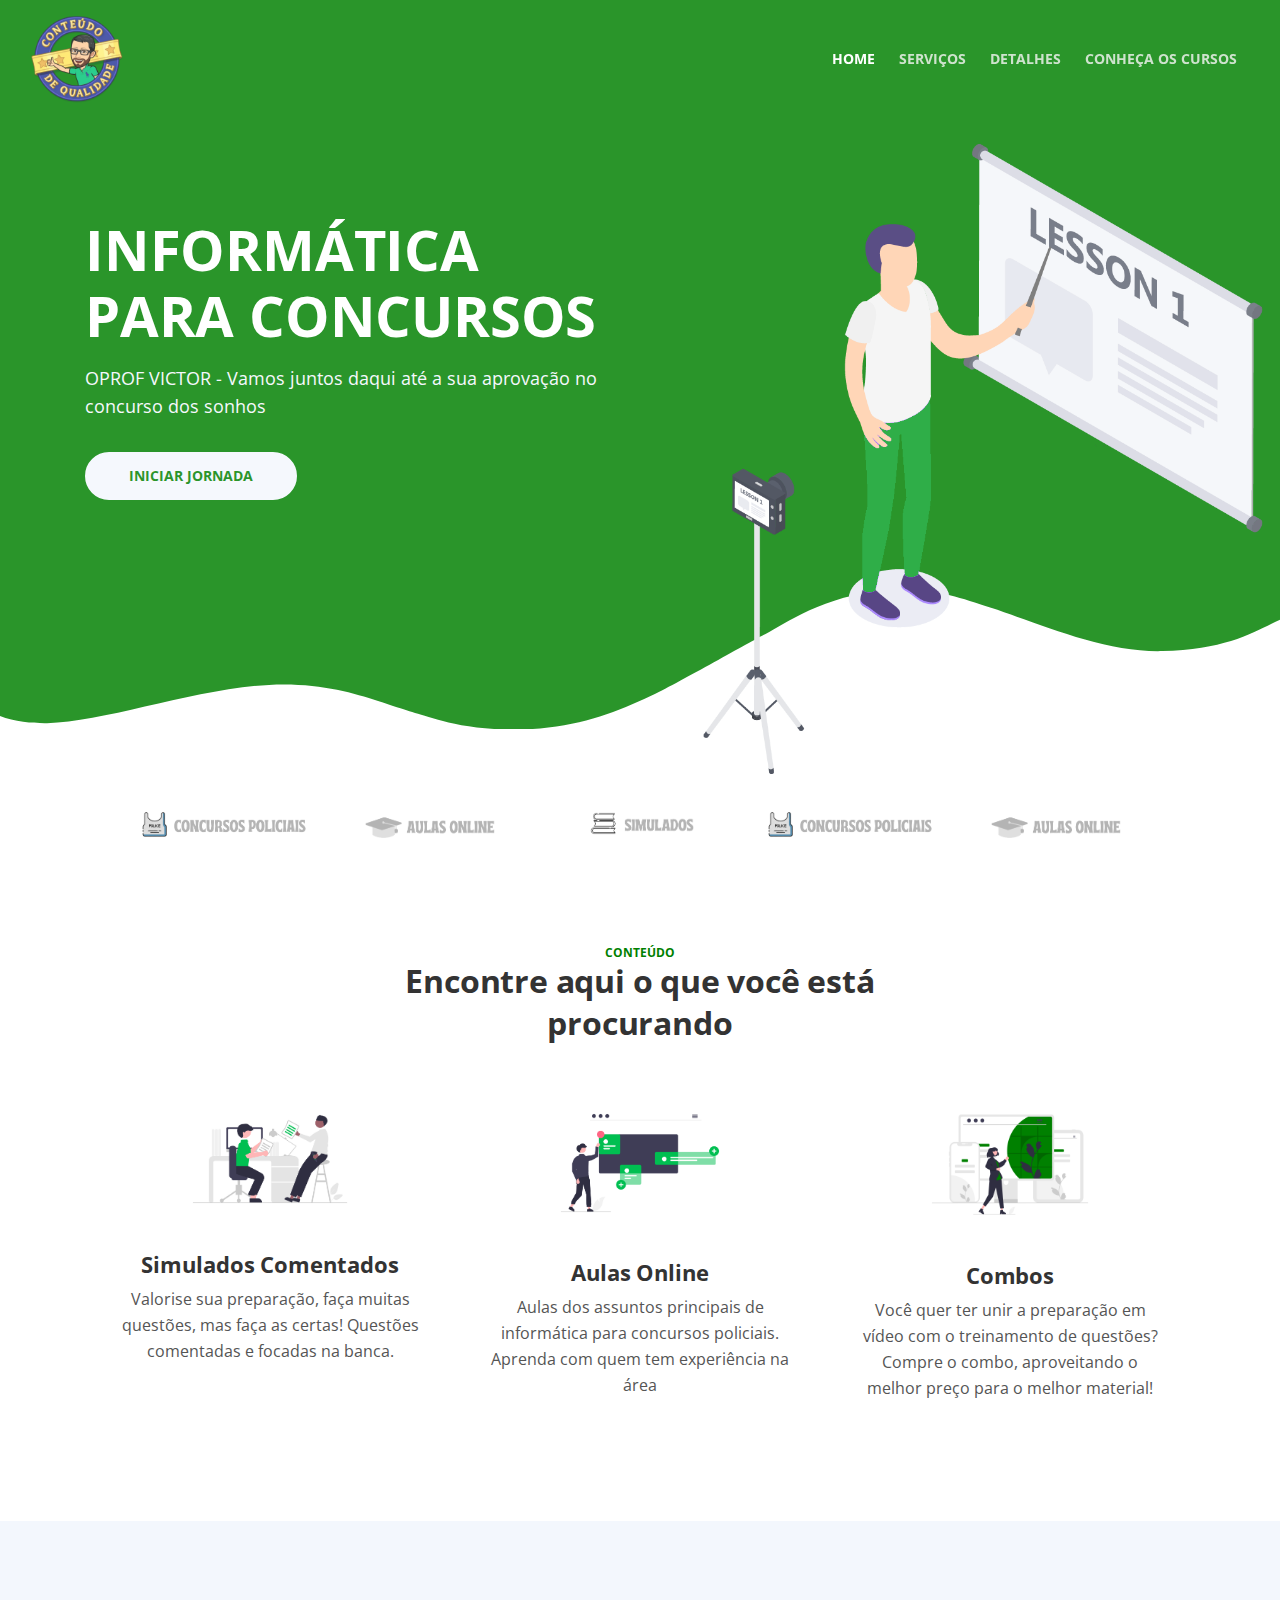
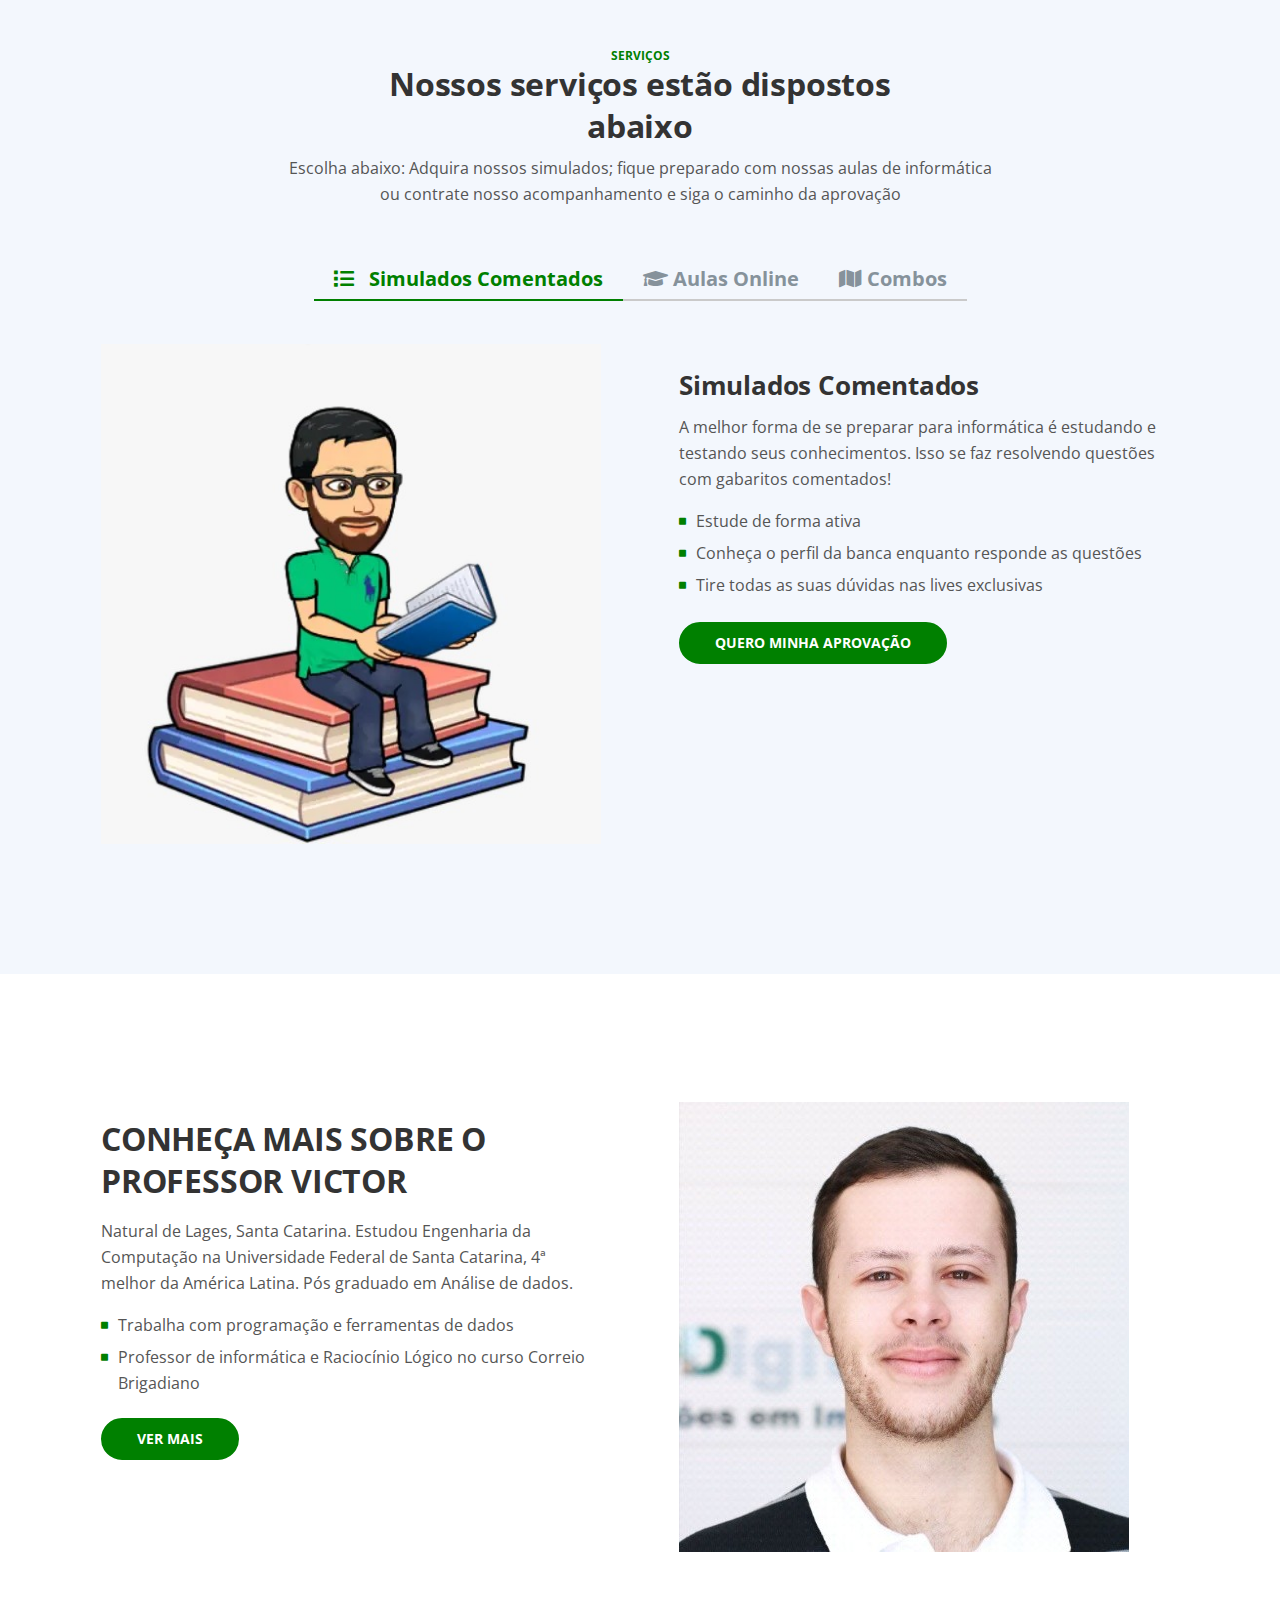
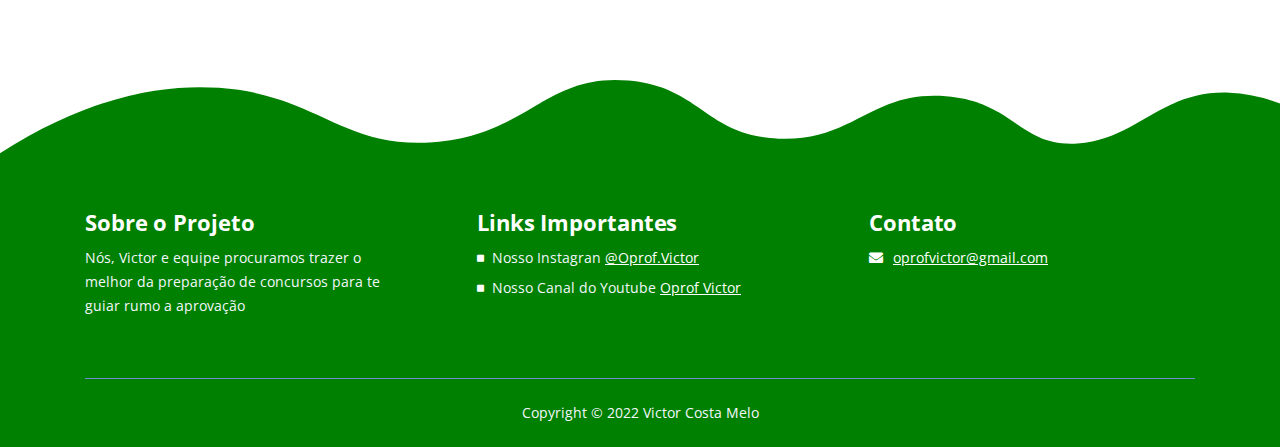
==== index.html @ c42a4d3c "ajuste de SEO 2" ====
<!DOCTYPE html>
<html lang="en">

<head>
    <meta charset="utf-8">
    <meta name="viewport" content="width=device-width, initial-scale=1, shrink-to-fit=no">

    <!-- SEO Meta Tags -->
    <meta name="description"
        content="Saiba a melhor forma de estudar para concursos, informática e preparação completa">
    <meta name="author" content="Victor">

    <!-- OG Meta Tags to improve the way the post looks when you share the page on LinkedIn, Facebook, Google+ -->
    <meta property="og:site_name" content="Informática para Concursos - Oprof Victor" /> <!-- website name -->
    <meta property="og:site" content="https://oprofvictor.vercel.app" /> <!-- website link -->
    <meta property="og:title" content="Informática para concursos - Oprof Victor" />
    <!-- title shown in the actual shared post -->
    <meta property="og:description"
        content="Saiba a melhor forma de estudar para concursos, informática e preparação completa" />
    <!-- description shown in the actual shared post -->
    <meta property="og:image" content="images/logo_barra.png" /> <!-- image link, make sure it's jpg -->
    <meta property="og:url" content="https://oprofvictor.vercel.app" /> <!-- where do you want your post to link to -->
    <meta property="og:type" content="school" />


    <!-- Website Title -->
    <title>INFORMÁTICA PARA CONCURSO - PROF VICTOR</title>

    <!-- Styles -->
    <link href="https://fonts.googleapis.com/css?family=Open+Sans:400,400i,700&display=swap&subset=latin-ext"
        rel="stylesheet">
    <link href="css/bootstrap.css" rel="stylesheet">
    <link href="css/fontawesome-all.css" rel="stylesheet">
    <link href="css/swiper.css" rel="stylesheet">
    <link href="css/magnific-popup.css" rel="stylesheet">
    <link href="css/styles.css" rel="stylesheet">

    <!-- Favicon  -->
    <link rel="icon" href="images/logo_barra.png">


    <script id="hotmart_launcher_script">
        (function (l, a, u, n, c, h, e, r) {
            l['HotmartLauncherObject'] = c; l[c] = l[c] || function () {
                (l[c].q = l[c].q || []).push(arguments)
            }, l[c].l = 1 * new Date(); h = a.createElement(u),
                e = a.getElementsByTagName(u)[0]; h.async = 1; h.src = n; e.parentNode.insertBefore(h, e)
        })(window, document, 'script', '//launcher.hotmart.com/launcher.js', 'hot');

        hot('account', 'a1c44f63-addf-3306-99b7-8f3568e66b88');
    </script>

</head>

<body data-spy="scroll" data-target=".fixed-top">

    <!-- Preloader -->
    <div class="spinner-wrapper">
        <div class="spinner">
            <div class="bounce1"></div>
            <div class="bounce2"></div>
            <div class="bounce3"></div>
        </div>
    </div>
    <!-- end of preloader -->


    <!-- Navigation -->
    <nav class="navbar navbar-expand-lg navbar-dark navbar-custom fixed-top">
        <div class="container">

            <!-- Text Logo - Use this if you don't have a graphic logo -->
            <!-- <a class="navbar-brand logo-text page-scroll" href="index.html">Tivo</a> -->

            <!-- Image Logo -->
            <a class="navbar-brand logo-image" href="index.html"><img src="images/logo_victor.png"
                    alt="alternative"></a>

            <!-- Mobile Menu Toggle Button -->
            <button class="navbar-toggler" type="button" data-toggle="collapse" data-target="#navbarsExampleDefault"
                aria-controls="navbarsExampleDefault" aria-expanded="false" aria-label="Toggle navigation">
                <span class="navbar-toggler-awesome fas fa-bars"></span>
                <span class="navbar-toggler-awesome fas fa-times"></span>
            </button>
            <!-- end of mobile menu toggle button -->

            <div class="collapse navbar-collapse" id="navbarsExampleDefault">
                <ul class="navbar-nav ml-auto">
                    <li class="nav-item">
                        <a class="nav-link page-scroll" href="#header">HOME <span class="sr-only">(current)</span></a>
                    </li>
                    <li class="nav-item">
                        <a class="nav-link page-scroll" href="#features">SERVIÇOS</a>
                    </li>
                    <li class="nav-item">
                        <a class="nav-link page-scroll" href="#details">DETALHES</a>
                    </li>

                    <li class="nav-item">
                        <a class="nav-link page-scroll" href="cursos.html">CONHEÇA OS CURSOS</a>
                    </li>

                    <!-- Dropdown Menu -->
                    <!-- <li class="nav-item dropdown">
                        <a class="nav-link dropdown-toggle page-scroll" href="#video" id="navbarDropdown" role="button" aria-haspopup="true" aria-expanded="false">VIDEO</a>
                        <div class="dropdown-menu" aria-labelledby="navbarDropdown">
                            <a class="dropdown-item" href="article-details.html"><span class="item-text">ARTICLE DETAILS</span></a>
                            <div class="dropdown-items-divide-hr"></div>
                            <a class="dropdown-item" href="terms-conditions.html"><span class="item-text">TERMS CONDITIONS</span></a>
                            <div class="dropdown-items-divide-hr"></div>
                            <a class="dropdown-item" href="privacy-policy.html"><span class="item-text">PRIVACY POLICY</span></a>
                        </div>
                    </li> -->
                    <!-- end of dropdown menu -->


                </ul>
                <!-- <span class="nav-item">
                    <a class="btn-outline-sm" href="log-in.html">LOG IN</a>
                </span> -->
            </div>
        </div> <!-- end of container -->
    </nav> <!-- end of navbar -->
    <!-- end of navigation -->


    <!-- Header -->
    <header id="header" class="header">
        <div class="header-content">
            <div class="container">
                <div class="row">
                    <div class="col-lg-6 col-xl-6">
                        <div class="text-container">
                            <h1>INFORMÁTICA PARA CONCURSOS</h1>

                            <p class="p-large">OPROF VICTOR - Vamos juntos daqui até a sua aprovação no concurso dos
                                sonhos</p>
                            <a class="btn-solid-lg page-scroll nav-link " href="#features">INICIAR JORNADA</a>
                        </div> <!-- end of text-container -->
                    </div> <!-- end of col -->
                    <div class="col-lg-6 col-xl-6">
                        <div class="image-container">
                            <div class="img-wrapper">
                                <img class="img-fluid" src="images/Online_school_PNG.png" alt="alternative">
                            </div> <!-- end of img-wrapper -->
                        </div> <!-- end of image-container -->
                    </div> <!-- end of col -->
                </div> <!-- end of row -->
            </div> <!-- end of container -->
        </div> <!-- end of header-content -->
    </header> <!-- end of header -->
    <svg class="header-frame" data-name="Layer 1" xmlns="http://www.w3.org/2000/svg" preserveAspectRatio="none"
        viewBox="0 0 1920 310">
        <defs>
            <style>
                .cls-1 {
                    fill: green;
                }
            </style>
        </defs>
        <title>header-frame</title>
        <path class="cls-1"
            d="M0,283.054c22.75,12.98,53.1,15.2,70.635,14.808,92.115-2.077,238.3-79.9,354.895-79.938,59.97-.019,106.17,18.059,141.58,34,47.778,21.511,47.778,21.511,90,38.938,28.418,11.731,85.344,26.169,152.992,17.971,68.127-8.255,115.933-34.963,166.492-67.393,37.467-24.032,148.6-112.008,171.753-127.963,27.951-19.26,87.771-81.155,180.71-89.341,72.016-6.343,105.479,12.388,157.434,35.467,69.73,30.976,168.93,92.28,256.514,89.405,100.992-3.315,140.276-41.7,177-64.9V0.24H0V283.054Z" />
    </svg>
    <!-- end of header -->


    <!-- Customers -->
    <div class="slider-1">
        <div class="container">
            <div class="row">
                <div class="col-lg-12">

                    <!-- Image Slider -->
                    <div class="slider-container">
                        <div class="swiper-container image-slider">
                            <div class="swiper-wrapper">
                                <div class="swiper-slide">
                                    <img class="img-fluid" src="images/AULAS-CARRO (4).png" alt="alternative">
                                </div>
                                <div class="swiper-slide">
                                    <img class="img-fluid" src="images/AULAS-CARRO (5).png" alt="alternative">
                                </div>
                                <div class="swiper-slide">
                                    <img class="img-fluid" src="images/AULAS-CARRO (6).png" alt="alternative">
                                </div>
                                <div class="swiper-slide">
                                    <img class="img-fluid" src="images/AULAS-CARRO (4).png" alt="alternative">
                                </div>
                                <div class="swiper-slide">
                                    <img class="img-fluid" src="images/AULAS-CARRO (5).png" alt="alternative">
                                </div>
                                <div class="swiper-slide">
                                    <img class="img-fluid" src="images/AULAS-CARRO (6).png" alt="alternative">
                                </div>
                            </div> <!-- end of swiper-wrapper -->
                        </div> <!-- end of swiper container -->
                    </div> <!-- end of slider-container -->
                    <!-- end of image slider -->

                </div> <!-- end of col -->
            </div> <!-- end of row -->
        </div> <!-- end of container -->
    </div> <!-- end of slider-1 -->
    <!-- end of customers -->


    <!-- Description -->
    <div class="cards-1">
        <div class="container">
            <div class="row">
                <div class="col-lg-12">
                    <div class="above-heading">CONTEÚDO</div>
                    <h2 class="h2-heading">Encontre aqui o que você está procurando</h2>
                </div> <!-- end of col -->
            </div> <!-- end of row -->
            <div class="row">
                <div class="col-lg-12">

                    <!-- Card -->
                    <div class="card">
                        <div class="card-image">
                            <img class="img-fluid" src="images/undraw_Working_re_ddwy.png" alt="alternative">
                        </div>
                        <div class="card-body">
                            <h4 class="card-title">Simulados Comentados</h4>
                            <p>Valorise sua preparação, faça muitas questões, mas faça as certas! Questões comentadas e
                                focadas na banca.</p>
                        </div>
                    </div>
                    <!-- end of card -->

                    <!-- Card -->
                    <div class="card">
                        <div class="card-image">
                            <img class="img-fluid" src="images/undraw_add_information_j2wg.png" alt="alternative">
                        </div>
                        <div class="card-body">
                            <h4 class="card-title">Aulas Online</h4>
                            <p>Aulas dos assuntos principais de informática para concursos policiais. Aprenda com quem
                                tem experiência na área</p>
                        </div>
                    </div>
                    <!-- end of card -->

                    <!-- Card -->
                    <div class="card">
                        <div class="card-image">
                            <img class="img-fluid" src="images/undraw_Web_devices_re_m8sc.png" alt="alternative">
                        </div>
                        <div class="card-body">
                            <h4 class="card-title">Combos</h4>
                            <p>Você quer ter unir a preparação em vídeo com o treinamento de questões? Compre o combo,
                                aproveitando o melhor preço para o melhor material!</p>
                        </div>
                    </div>
                    <!-- end of card -->

                </div> <!-- end of col -->
            </div> <!-- end of row -->
        </div> <!-- end of container -->
    </div> <!-- end of cards-1 -->
    <!-- end of description -->


    <!-- Features -->
    <div id="features" class="tabs">
        <div class="container">
            <div class="row">
                <div class="col-lg-12">
                    <div class="above-heading">SERVIÇOS</div>
                    <h2 class="h2-heading">Nossos serviços estão dispostos abaixo</h2>
                    <p class="p-heading">Escolha abaixo: Adquira nossos simulados; fique preparado com nossas aulas de
                        informática ou contrate nosso acompanhamento e siga o caminho da aprovação</p>
                </div> <!-- end of col -->
            </div> <!-- end of row -->
            <div class="row">
                <div class="col-lg-12">

                    <!-- Tabs Links -->
                    <ul class="nav nav-tabs" id="argoTabs" role="tablist">
                        <li class="nav-item">
                            <a class="nav-link active" id="nav-tab-1" data-toggle="tab" href="#tab-1" role="tab"
                                aria-controls="tab-1" aria-selected="true"><i class="fas fa-list"></i> Simulados
                                Comentados</a>
                        </li>
                        <li class="nav-item">
                            <a class="nav-link" id="nav-tab-2" data-toggle="tab" href="#tab-2" role="tab"
                                aria-controls="tab-2" aria-selected="false"><i class="fa fa-graduation-cap"></i> Aulas
                                Online</a>
                        </li>
                        <li class="nav-item">
                            <a class="nav-link" id="nav-tab-3" data-toggle="tab" href="#tab-3" role="tab"
                                aria-controls="tab-3" aria-selected="false"><i class="fa fa-map"></i> Combos</a>
                        </li>
                    </ul>
                    <!-- end of tabs links -->

                    <!-- Tabs Content -->
                    <div class="tab-content" id="argoTabsContent">

                        <!-- Tab -->
                        <div class="tab-pane fade show active" id="tab-1" role="tabpanel" aria-labelledby="tab-1">
                            <div class="row">
                                <div class="col-lg-6">
                                    <div class="image-container">
                                        <img class="img-fluid" src="images/simulados.jpeg" alt="alternative">
                                    </div> <!-- end of image-container -->
                                </div> <!-- end of col -->
                                <div class="col-lg-6">
                                    <div class="text-container">
                                        <h3>Simulados Comentados</h3>
                                        <p>A melhor forma de se preparar para informática é estudando e testando seus
                                            conhecimentos. Isso se faz resolvendo questões com gabaritos comentados!</p>
                                        <ul class="list-unstyled li-space-lg">
                                            <li class="media">
                                                <i class="fas fa-square"></i>
                                                <div class="media-body">Estude de forma ativa</div>
                                            </li>
                                            <li class="media">
                                                <i class="fas fa-square"></i>
                                                <div class="media-body">Conheça o perfil da banca enquanto responde as
                                                    questões</div>
                                            </li>
                                            <li class="media">
                                                <i class="fas fa-square"></i>
                                                <div class="media-body">Tire todas as suas dúvidas nas lives exclusivas
                                                </div>
                                            </li>
                                        </ul>
                                        <a class="btn-solid-reg " target="_blank" href="cursos.html">QUERO MINHA
                                            APROVAÇÃO</a>
                                    </div> <!-- end of text-container -->
                                </div> <!-- end of col -->
                            </div> <!-- end of row -->
                        </div> <!-- end of tab-pane -->
                        <!-- end of tab -->

                        <!-- Tab -->
                        <div class="tab-pane fade" id="tab-2" role="tabpanel" aria-labelledby="tab-2">
                            <div class="row">
                                <div class="col-lg-6">
                                    <div class="image-container">
                                        <img class="img-fluid" src="images/aulas-online.jpeg" alt="alternative">
                                    </div> <!-- end of image-container -->
                                </div> <!-- end of col -->
                                <div class="col-lg-6">
                                    <div class="text-container">
                                        <h3>Aulas Online</h3>
                                        <p>Atualmente mais de 90% dos concursos policiais trazem a disciplina de
                                            informática, nossas aulas cobrem os conteúdos mais cobrados nesses certames.
                                        </p>
                                        <ul class="list-unstyled li-space-lg">
                                            <li class="media">
                                                <i class="fas fa-square"></i>
                                                <div class="media-body">Aulas explicativas</div>
                                            </li>
                                            <li class="media">
                                                <i class="fas fa-square"></i>
                                                <div class="media-body">Muitas questões resolvidas ao longo do material
                                                </div>
                                            </li>
                                            <li class="media">
                                                <i class="fas fa-square"></i>
                                                <div class="media-body">Área de membros com local pra dúvidas e
                                                    orientações para prova</div>
                                            </li>
                                        </ul>
                                        <a class="btn-solid-reg " href="cursos.html">COMECE
                                            AGORA</a>
                                    </div> <!-- end of text-container -->
                                </div> <!-- end of col -->
                            </div> <!-- end of row -->
                        </div> <!-- end of tab-pane -->
                        <!-- end of tab -->

                        <!-- Tab -->
                        <div class="tab-pane fade" id="tab-3" role="tabpanel" aria-labelledby="tab-3">
                            <div class="row">
                                <div class="col-lg-6">
                                    <div class="image-container">
                                        <img class="img-fluid" src="images/acompanhamento.jpeg" alt="alternative">
                                    </div> <!-- end of image-container -->
                                </div> <!-- end of col -->
                                <div class="col-lg-6">
                                    <div class="text-container">
                                        <h3>Combos</h3>
                                        <p>Unir o útial ao agradável, ter o melhor da preparação em vídeo e lives com
                                            resolução de questões e poder treinar com simulados focados</p>
                                        <ul class="list-unstyled li-space-lg">
                                            <li class="media">
                                                <i class="fas fa-square"></i>
                                                <div class="media-body">Questões comentadas</div>
                                            </li>
                                            <li class="media">
                                                <i class="fas fa-square"></i>
                                                <div class="media-body">Focadas na banca do certame </div>
                                            </li>
                                            <li class="media">
                                                <i class="fas fa-square"></i>
                                                <div class="media-body">Tenha o melhor da preparação em informática!
                                                </div>
                                            </li>
                                        </ul>
                                        <a class="btn-solid-reg " href="cursos.html">QUERO
                                            MEU COMBO</a>
                                    </div> <!-- end of text-container -->
                                </div> <!-- end of col -->
                            </div> <!-- end of row -->
                        </div> <!-- end of tab-pane -->
                        <!-- end of tab -->

                    </div> <!-- end of tab content -->
                    <!-- end of tabs content -->

                </div> <!-- end of col -->
            </div> <!-- end of row -->
        </div> <!-- end of container -->
    </div> <!-- end of tabs -->
    <!-- end of features -->


    <!-- Details Lightboxes -->
    <!-- Details Lightbox 1 -->
    <div id="details-lightbox-1" class="lightbox-basic zoom-anim-dialog mfp-hide">
        <div class="container">
            <div class="row">
                <button title="Close (Esc)" type="button" class="mfp-close x-button">×</button>
                <div class="col-lg-8">
                    <div class="image-container">
                        <img class="img-fluid" src="images/details-lightbox.png" alt="alternative">
                    </div> <!-- end of image-container -->
                </div> <!-- end of col -->
                <div class="col-lg-4">
                    <h3>List Building</h3>
                    <hr>
                    <h5>Core service</h5>
                    <p>It's very easy to start using Tivo. You just need to fill out and submit the Sign Up Form and you
                        will receive access to the app.</p>
                    <ul class="list-unstyled li-space-lg">
                        <li class="media">
                            <i class="fas fa-square"></i>
                            <div class="media-body">List building framework</div>
                        </li>
                        <li class="media">
                            <i class="fas fa-square"></i>
                            <div class="media-body">Easy database browsing</div>
                        </li>
                        <li class="media">
                            <i class="fas fa-square"></i>
                            <div class="media-body">User administration</div>
                        </li>
                        <li class="media">
                            <i class="fas fa-square"></i>
                            <div class="media-body">Automate user signup</div>
                        </li>
                        <li class="media">
                            <i class="fas fa-square"></i>
                            <div class="media-body">Quick formatting tools</div>
                        </li>
                        <li class="media">
                            <i class="fas fa-square"></i>
                            <div class="media-body">Fast email checking</div>
                        </li>
                    </ul>
                    <a class="btn-solid-reg mfp-close" href="sign-up.html">SIGN UP</a> <a
                        class="btn-outline-reg mfp-close as-button" href="#screenshots">BACK</a>
                </div> <!-- end of col -->
            </div> <!-- end of row -->
        </div> <!-- end of container -->
    </div> <!-- end of lightbox-basic -->
    <!-- end of details lightbox 1 -->

    <!-- Details Lightbox 2 -->
    <div id="details-lightbox-2" class="lightbox-basic zoom-anim-dialog mfp-hide">
        <div class="container">
            <div class="row">
                <button title="Close (Esc)" type="button" class="mfp-close x-button">×</button>
                <div class="col-lg-8">
                    <div class="image-container">
                        <img class="img-fluid" src="images/details-lightbox.png" alt="alternative">
                    </div> <!-- end of image-container -->
                </div> <!-- end of col -->
                <div class="col-lg-4">
                    <h3>Campaign Monitoring</h3>
                    <hr>
                    <h5>Core service</h5>
                    <p>It's very easy to start using Tivo. You just need to fill out and submit the Sign Up Form and you
                        will receive access to the app.</p>
                    <ul class="list-unstyled li-space-lg">
                        <li class="media">
                            <i class="fas fa-square"></i>
                            <div class="media-body">List building framework</div>
                        </li>
                        <li class="media">
                            <i class="fas fa-square"></i>
                            <div class="media-body">Easy database browsing</div>
                        </li>
                        <li class="media">
                            <i class="fas fa-square"></i>
                            <div class="media-body">User administration</div>
                        </li>
                        <li class="media">
                            <i class="fas fa-square"></i>
                            <div class="media-body">Automate user signup</div>
                        </li>
                        <li class="media">
                            <i class="fas fa-square"></i>
                            <div class="media-body">Quick formatting tools</div>
                        </li>
                        <li class="media">
                            <i class="fas fa-square"></i>
                            <div class="media-body">Fast email checking</div>
                        </li>
                    </ul>
                    <a class="btn-solid-reg mfp-close" href="sign-up.html">SIGN UP</a> <a
                        class="btn-outline-reg mfp-close as-button" href="#screenshots">BACK</a>
                </div> <!-- end of col -->
            </div> <!-- end of row -->
        </div> <!-- end of container -->
    </div> <!-- end of lightbox-basic -->
    <!-- end of details lightbox 2 -->

    <!-- Details Lightbox 3 -->
    <div id="details-lightbox-3" class="lightbox-basic zoom-anim-dialog mfp-hide">
        <div class="container">
            <div class="row">
                <button title="Close (Esc)" type="button" class="mfp-close x-button">×</button>
                <div class="col-lg-8">
                    <div class="image-container">
                        <iframe width="560" height="315" src="https://www.youtube.com/embed/J0GEK-5dT7s"
                            title="YouTube video player" frameborder="0"
                            allow="accelerometer; autoplay; clipboard-write; encrypted-media; gyroscope; picture-in-picture"
                            allowfullscreen></iframe>
                    </div> <!-- end of image-container -->
                </div> <!-- end of col -->
                <div class="col-lg-4">
                    <h3>Acompanhamento nos Estudos</h3>
                    <hr>
                    <h5>Marque uma entrevista de diagnótico </h5>
                    <p>Conversaremos sobre a sua experiência sobre concursos, quais suas expectatis e alinhamos nossos
                        objetivos</p>
                    <ul class="list-unstyled li-space-lg">


                    </ul>
                    <a class="btn-solid-reg mfp-close" style="
                    width: 16rem !important;" href="sign-up.html">Marcar Entrevista</a>
                    <a style="width: 16rem !important;" class="btn-outline-reg mfp-close as-button"
                        href="#screenshots">Não ligo para aprovação</a>
                </div> <!-- end of col -->
            </div> <!-- end of row -->
        </div> <!-- end of container -->
    </div> <!-- end of lightbox-basic -->
    <!-- end of details lightbox 3 -->
    <!-- end of details lightboxes -->


    <!-- Details -->
    <div id="details" class="basic-1">
        <div class="container">
            <div class="row">
                <div class="col-lg-6">
                    <div class="text-container">
                        <h2>CONHEÇA MAIS SOBRE O PROFESSOR VICTOR</h2>
                        <p>Natural de Lages, Santa Catarina. Estudou Engenharia da Computação na Universidade Federal de
                            Santa Catarina, 4ª melhor da América Latina. Pós graduado em Análise de dados.</p>
                        <ul class="list-unstyled li-space-lg">
                            <li class="media">
                                <i class="fas fa-square"></i>
                                <div class="media-body">Trabalha com programação e ferramentas de dados</div>
                            </li>
                            <li class="media">
                                <i class="fas fa-square"></i>
                                <div class="media-body">Professor de informática e Raciocínio Lógico no curso Correio
                                    Brigadiano</div>
                            </li>
                        </ul>
                        <a class="btn-solid-reg page-scroll" target="_blank"
                            href="https://www.instagram.com/oprof.victor">VER MAIS</a>
                    </div> <!-- end of text-container -->
                </div> <!-- end of col -->
                <div class="col-lg-6">
                    <div class="image-container">
                        <img class="img-fluid" src="images/perfil.jfif" alt="alternative">
                    </div> <!-- end of image-container -->
                </div> <!-- end of col -->
            </div> <!-- end of row -->
        </div> <!-- end of container -->
    </div> <!-- end of basic-1 -->
    <!-- end of details -->




    <!-- Footer -->
    <svg class="footer-frame" data-name="Layer 2" xmlns="http://www.w3.org/2000/svg" preserveAspectRatio="none"
        viewBox="0 0 1920 79">
        <defs>
            <style>
                .cls-2 {
                    fill: green;
                }
            </style>
        </defs>
        <title>footer-frame</title>
        <path class="cls-2"
            d="M0,72.427C143,12.138,255.5,4.577,328.644,7.943c147.721,6.8,183.881,60.242,320.83,53.737,143-6.793,167.826-68.128,293-60.9,109.095,6.3,115.68,54.364,225.251,57.319,113.58,3.064,138.8-47.711,251.189-41.8,104.012,5.474,109.713,50.4,197.369,46.572,89.549-3.91,124.375-52.563,227.622-50.155A338.646,338.646,0,0,1,1920,23.467V79.75H0V72.427Z"
            transform="translate(0 -0.188)" />
    </svg>
    <div class="footer">
        <div class="container">
            <div class="row">
                <div class="col-md-4">
                    <div class="footer-col first">
                        <h4>Sobre o Projeto</h4>
                        <p class="p-small">Nós, Victor e equipe procuramos trazer o melhor da preparação de concursos
                            para te guiar rumo a aprovação</p>
                    </div>
                </div> <!-- end of col -->
                <div class="col-md-4">
                    <div class="footer-col middle">
                        <h4>Links Importantes</h4>
                        <ul class="list-unstyled li-space-lg p-small">
                            <li class="media">
                                <i class="fas fa-square"></i>
                                <div class="media-body">Nosso Instagran <a class="white"
                                        href="https://www.instagram.com/oprof.victor/">@Oprof.Victor</a></div>
                            </li>
                            <li class="media">
                                <i class="fas fa-square"></i>
                                <div class="media-body">Nosso Canal do Youtube <a class="white"
                                        href="https://www.youtube.com/channel/UCitOroDCd-QSdJf0OORMBxA">Oprof Victor</a>
                                </div>
                            </li>
                        </ul>
                    </div>
                </div> <!-- end of col -->
                <div class="col-md-4">
                    <div class="footer-col last">
                        <h4>Contato</h4>
                        <ul class="list-unstyled li-space-lg p-small">
                            <li class="media">
                                <i class="fas fa-envelope"></i>
                                <div class="media-body"><a class="white"
                                        href="mailto:oprofvictor@gmail.com">oprofvictor@gmail.com</a>
                                    <!-- <i class="fas fa-globe"></i><a class="white" href="#your-link">www.tivo.com</a> -->
                                </div>
                            </li>
                        </ul>
                    </div>
                </div> <!-- end of col -->
            </div> <!-- end of row -->
        </div> <!-- end of container -->
    </div> <!-- end of footer -->
    <!-- end of footer -->


    <!-- Copyright -->
    <div class="copyright">
        <div class="container">
            <div class="row">
                <div class="col-lg-12">
                    <p class="p-small">Copyright © 2022 <a href="#">Victor Costa Melo</a></p>
                </div>
            </div>
        </div>
    </div>



    <!-- Scripts -->
    <script src="js/jquery.min.js"></script> <!-- jQuery for Bootstrap's JavaScript plugins -->
    <script src="js/popper.min.js"></script> <!-- Popper tooltip library for Bootstrap -->
    <script src="js/bootstrap.min.js"></script> <!-- Bootstrap framework -->
    <script src="js/jquery.easing.min.js"></script> <!-- jQuery Easing for smooth scrolling between anchors -->
    <script src="js/swiper.min.js"></script> <!-- Swiper for image and text sliders -->
    <script src="js/jquery.magnific-popup.js"></script> <!-- Magnific Popup for lightboxes -->
    <script src="js/validator.min.js"></script> <!-- Validator.js - Bootstrap plugin that validates forms -->
    <script src="js/scripts.js"></script> <!-- Custom scripts -->
</body>

</html>
---- css/styles.css ----
/* Template: Tivo - SaaS App HTML Landing Page Template
   Author: Inovatik
   Created: Sep 2019
   Description: Master CSS file
*/

/*****************************************
Table Of Contents:

01. General Styles
02. Preloader
03. Navigation
04. Header
05. Customers
06. Description
07. Features
08. Features Lightboxes
09. Details
10. Video
11. Pricing
12. Testimonials
13. Newsletter
14. Footer
15. Copyright
16. Back To Top Button
17. Extra Pages
18. Sign Up and Log In Pages
19. Media Queries
******************************************/

/*****************************************
Colors:
- Backgrounds, buttons, bullets, icons - blue green
- Backgrounds, light button, light body text - light gray #f3f7fd
- Headings text - black #333
- Body text - dark gray #555
******************************************/

/******************************/
/*     01. General Styles     */
/******************************/
body,
html {
  width: 100%;
  height: 100%;
}

body,
p {
  color: #555;
  font: 400 1rem/1.625rem "Open Sans", sans-serif;
}

.p-large {
  font: 400 1.125rem/1.75rem "Open Sans", sans-serif;
}

.p-small {
  font: 400 0.875rem/1.5rem "Open Sans", sans-serif;
}

h1 {
  color: #333;
  font: 700 2.5rem/3.125rem "Open Sans", sans-serif;
  letter-spacing: -0.2px;
}

h2 {
  color: #333;
  font: 700 2rem/2.625rem "Open Sans", sans-serif;
  letter-spacing: -0.2px;
}

h3 {
  color: #333;
  font: 700 1.625rem/2.125rem "Open Sans", sans-serif;
  letter-spacing: -0.2px;
}

h4 {
  color: #333;
  font: 700 1.375rem/1.75rem "Open Sans", sans-serif;
  letter-spacing: -0.1px;
}

h5 {
  color: #333;
  font: 700 1.125rem/1.5rem "Open Sans", sans-serif;
  letter-spacing: -0.1px;
}

h6 {
  color: #333;
  font: 700 1rem/1.375rem "Open Sans", sans-serif;
  letter-spacing: -0.1px;
}

.above-heading {
  color: green;
  font: 700 0.75rem/0.875rem "Open Sans", sans-serif;
  text-align: center;
}

.p-heading {
  margin-bottom: 3.25rem;
}

.testimonial-text {
  font: italic 400 1rem/1.625rem "Open Sans", sans-serif;
}

.testimonial-author {
  font: 700 1rem/1.625rem "Open Sans", sans-serif;
  letter-spacing: -0.1px;
}

.li-space-lg li {
  margin-bottom: 0.375rem;
}

.indent {
  padding-left: 1.25rem;
}

a {
  color: #555;
  text-decoration: underline;
}

a:hover {
  color: #555;
  text-decoration: underline;
}

a.white {
  color: #fff;
}

.decorative-line {
  display: block;
  width: 5rem;
  height: 0.5rem;
  margin-right: auto;
  margin-left: auto;
}

.blue {
  color: green;
}

.btn-solid-reg {
  display: inline-block;
  padding: 1.1875rem 2.125rem 1.1875rem 2.125rem;
  border: 0.125rem solid green;
  border-radius: 2rem;
  background-color: green;
  color: #fff;
  font: 700 0.875rem/0 "Open Sans", sans-serif;
  text-decoration: none;
  transition: all 0.2s;
}

.btn-solid-reg:hover {
  background-color: transparent;
  color: green;
  text-decoration: none;
}

.btn-solid-lg {
  display: inline-block;
  padding: 1.375rem 2.625rem 1.375rem 2.625rem;
  border: 0.125rem solid green;
  border-radius: 2rem;
  background-color: green;
  color: #fff;
  font: 700 0.875rem/0 "Open Sans", sans-serif;
  text-decoration: none;
  transition: all 0.2s;
}

.btn-solid-lg:hover {
  background-color: transparent;
  color: green;
  text-decoration: none;
}

.btn-outline-reg {
  display: inline-block;
  padding: 1.1875rem 2.125rem 1.1875rem 2.125rem;
  border: 0.125rem solid green;
  border-radius: 2rem;
  background-color: transparent;
  color: green;
  font: 700 0.875rem/0 "Open Sans", sans-serif;
  text-decoration: none;
  transition: all 0.2s;
}

.btn-outline-reg:hover {
  background-color: green;
  color: #fff;
  text-decoration: none;
}

.btn-outline-lg {
  display: inline-block;
  padding: 1.375rem 2.625rem 1.375rem 2.625rem;
  border: 0.125rem solid green;
  border-radius: 2rem;
  background-color: transparent;
  color: green;
  font: 700 0.875rem/0 "Open Sans", sans-serif;
  text-decoration: none;
  transition: all 0.2s;
}

.btn-outline-lg:hover {
  background-color: green;
  color: #fff;
  text-decoration: none;
}

.btn-outline-sm {
  display: inline-block;
  padding: 0.875rem 1.5rem 0.875rem 1.5rem;
  border: 0.125rem solid green;
  border-radius: 2rem;
  background-color: transparent;
  color: green;
  font: 700 0.875rem/0 "Open Sans", sans-serif;
  text-decoration: none;
  transition: all 0.2s;
}

.btn-outline-sm:hover {
  background-color: green;
  color: #fff;
  text-decoration: none;
}

.form-group {
  position: relative;
  margin-bottom: 1.25rem;
}

.form-group.has-error.has-danger {
  margin-bottom: 0.625rem;
}

.form-group.has-error.has-danger .help-block.with-errors ul {
  margin-top: 0.375rem;
}

.label-control {
  position: absolute;
  top: 0.87rem;
  left: 1.25rem;
  color: #555;
  opacity: 1;
  font: 400 0.875rem/1.375rem "Open Sans", sans-serif;
  cursor: text;
  transition: all 0.2s ease;
}

/* IE10+ hack to solve lower label text position compared to the rest of the browsers */
@media screen and (-ms-high-contrast: active),
  screen and (-ms-high-contrast: none) {
  .label-control {
    top: 0.9375rem;
  }
}

.form-control-input:focus + .label-control,
.form-control-input.notEmpty + .label-control,
.form-control-textarea:focus + .label-control,
.form-control-textarea.notEmpty + .label-control {
  top: 0.125rem;
  opacity: 1;
  font-size: 0.75rem;
  font-weight: 700;
}

.form-control-input,
.form-control-select {
  display: block; /* needed for proper display of the label in Firefox, IE, Edge */
  width: 100%;
  padding-top: 1.0625rem;
  padding-bottom: 0.0625rem;
  padding-left: 1.25rem;
  border: 1px solid #c4d8dc;
  border-radius: 0.25rem;
  background-color: #fff;
  color: #555;
  font: 400 0.875rem/1.875rem "Open Sans", sans-serif;
  transition: all 0.2s;
  -webkit-appearance: none; /* removes inner shadow on form inputs on ios safari */
}

.form-control-select {
  padding-top: 0.5rem;
  padding-bottom: 0.5rem;
  height: 3rem;
}

/* IE10+ hack to solve lower label text position compared to the rest of the browsers */
@media screen and (-ms-high-contrast: active),
  screen and (-ms-high-contrast: none) {
  .form-control-input {
    padding-top: 1.25rem;
    padding-bottom: 0.75rem;
    line-height: 1.75rem;
  }

  .form-control-select {
    padding-top: 0.875rem;
    padding-bottom: 0.75rem;
    height: 3.125rem;
    line-height: 2.125rem;
  }
}

select {
  /* you should keep these first rules in place to maintain cross-browser behavior */
  -webkit-appearance: none;
  -moz-appearance: none;
  -ms-appearance: none;
  -o-appearance: none;
  appearance: none;
  background-image: url("../images/down-arrow.png");
  background-position: 96% 50%;
  background-repeat: no-repeat;
  outline: none;
}

select::-ms-expand {
  display: none; /* removes the ugly default down arrow on select form field in IE11 */
}

.form-control-textarea {
  display: block; /* used to eliminate a bottom gap difference between Chrome and IE/FF */
  width: 100%;
  height: 8rem; /* used instead of html rows to normalize height between Chrome and IE/FF */
  padding-top: 1.25rem;
  padding-left: 1.3125rem;
  border: 1px solid #c4d8dc;
  border-radius: 0.25rem;
  background-color: #fff;
  color: #555;
  font: 400 0.875rem/1.75rem "Open Sans", sans-serif;
  transition: all 0.2s;
}

.form-control-input:focus,
.form-control-select:focus,
.form-control-textarea:focus {
  border: 1px solid #a1a1a1;
  outline: none; /* Removes blue border on focus */
}

.form-control-input:hover,
.form-control-select:hover,
.form-control-textarea:hover {
  border: 1px solid #a1a1a1;
}

.checkbox {
  font: 400 0.75rem/1.25rem "Open Sans", sans-serif;
}

input[type="checkbox"] {
  vertical-align: -15%;
  margin-right: 0.375rem;
}

/* IE10+ hack to raise checkbox field position compared to the rest of the browsers */
@media screen and (-ms-high-contrast: active),
  screen and (-ms-high-contrast: none) {
  input[type="checkbox"] {
    vertical-align: -9%;
  }
}

.form-control-submit-button {
  display: inline-block;
  width: 100%;
  height: 3.125rem;
  border: 1px solid green;
  border-radius: 1.5rem;
  background-color: green;
  color: #fff;
  font: 700 0.875rem/0 "Open Sans", sans-serif;
  cursor: pointer;
  transition: all 0.2s;
}

.form-control-submit-button:hover {
  background-color: transparent;
  color: green;
}

/* Form Success And Error Message Formatting */
#smsgSubmit.h3.text-center.tada.animated,
#lmsgSubmit.h3.text-center.tada.animated,
#nmsgSubmit.h3.text-center.tada.animated,
#pmsgSubmit.h3.text-center.tada.animated,
#smsgSubmit.h3.text-center,
#lmsgSubmit.h3.text-center,
#nmsgSubmit.h3.text-center,
#pmsgSubmit.h3.text-center {
  display: block;
  margin-bottom: 0;
  color: #555;
  font-size: 1.125rem;
  line-height: 1rem;
}

.help-block.with-errors .list-unstyled {
  color: #555;
  font-size: 0.75rem;
  line-height: 1.125rem;
  text-align: left;
}

.help-block.with-errors ul {
  margin-bottom: 0;
}
/* end of form success and error message formatting */

/* Form Success And Error Message Animation - Animate.css */
@-webkit-keyframes tada {
  from {
    -webkit-transform: scale3d(1, 1, 1);
    -ms-transform: scale3d(1, 1, 1);
    transform: scale3d(1, 1, 1);
  }
  10%,
  20% {
    -webkit-transform: scale3d(0.9, 0.9, 0.9) rotate3d(0, 0, 1, -3deg);
    -ms-transform: scale3d(0.9, 0.9, 0.9) rotate3d(0, 0, 1, -3deg);
    transform: scale3d(0.9, 0.9, 0.9) rotate3d(0, 0, 1, -3deg);
  }
  30%,
  50%,
  70%,
  90% {
    -webkit-transform: scale3d(1.1, 1.1, 1.1) rotate3d(0, 0, 1, 3deg);
    -ms-transform: scale3d(1.1, 1.1, 1.1) rotate3d(0, 0, 1, 3deg);
    transform: scale3d(1.1, 1.1, 1.1) rotate3d(0, 0, 1, 3deg);
  }
  40%,
  60%,
  80% {
    -webkit-transform: scale3d(1.1, 1.1, 1.1) rotate3d(0, 0, 1, -3deg);
    -ms-transform: scale3d(1.1, 1.1, 1.1) rotate3d(0, 0, 1, -3deg);
    transform: scale3d(1.1, 1.1, 1.1) rotate3d(0, 0, 1, -3deg);
  }
  to {
    -webkit-transform: scale3d(1, 1, 1);
    -ms-transform: scale3d(1, 1, 1);
    transform: scale3d(1, 1, 1);
  }
}

@keyframes tada {
  from {
    -webkit-transform: scale3d(1, 1, 1);
    -ms-transform: scale3d(1, 1, 1);
    transform: scale3d(1, 1, 1);
  }
  10%,
  20% {
    -webkit-transform: scale3d(0.9, 0.9, 0.9) rotate3d(0, 0, 1, -3deg);
    -ms-transform: scale3d(0.9, 0.9, 0.9) rotate3d(0, 0, 1, -3deg);
    transform: scale3d(0.9, 0.9, 0.9) rotate3d(0, 0, 1, -3deg);
  }
  30%,
  50%,
  70%,
  90% {
    -webkit-transform: scale3d(1.1, 1.1, 1.1) rotate3d(0, 0, 1, 3deg);
    -ms-transform: scale3d(1.1, 1.1, 1.1) rotate3d(0, 0, 1, 3deg);
    transform: scale3d(1.1, 1.1, 1.1) rotate3d(0, 0, 1, 3deg);
  }
  40%,
  60%,
  80% {
    -webkit-transform: scale3d(1.1, 1.1, 1.1) rotate3d(0, 0, 1, -3deg);
    -ms-transform: scale3d(1.1, 1.1, 1.1) rotate3d(0, 0, 1, -3deg);
    transform: scale3d(1.1, 1.1, 1.1) rotate3d(0, 0, 1, -3deg);
  }
  to {
    -webkit-transform: scale3d(1, 1, 1);
    -ms-transform: scale3d(1, 1, 1);
    transform: scale3d(1, 1, 1);
  }
}

.tada {
  -webkit-animation-name: tada;
  animation-name: tada;
}

.animated {
  -webkit-animation-duration: 1s;
  animation-duration: 1s;
  -webkit-animation-fill-mode: both;
  animation-fill-mode: both;
}
/* end of form success and error message animation - Animate.css */

/* Fade-move Animation For Details Lightbox - Magnific Popup */
/* at start */
.my-mfp-slide-bottom .zoom-anim-dialog {
  opacity: 0;
  transition: all 0.2s ease-out;
  -webkit-transform: translateY(-1.25rem) perspective(37.5rem) rotateX(10deg);
  -ms-transform: translateY(-1.25rem) perspective(37.5rem) rotateX(10deg);
  transform: translateY(-1.25rem) perspective(37.5rem) rotateX(10deg);
}

/* animate in */
.my-mfp-slide-bottom.mfp-ready .zoom-anim-dialog {
  opacity: 1;
  -webkit-transform: translateY(0) perspective(37.5rem) rotateX(0);
  -ms-transform: translateY(0) perspective(37.5rem) rotateX(0);
  transform: translateY(0) perspective(37.5rem) rotateX(0);
}

/* animate out */
.my-mfp-slide-bottom.mfp-removing .zoom-anim-dialog {
  opacity: 0;
  -webkit-transform: translateY(-0.625rem) perspective(37.5rem) rotateX(10deg);
  -ms-transform: translateY(-0.625rem) perspective(37.5rem) rotateX(10deg);
  transform: translateY(-0.625rem) perspective(37.5rem) rotateX(10deg);
}

/* dark overlay, start state */
.my-mfp-slide-bottom.mfp-bg {
  opacity: 0;
  transition: opacity 0.2s ease-out;
}

/* animate in */
.my-mfp-slide-bottom.mfp-ready.mfp-bg {
  opacity: 0.8;
}
/* animate out */
.my-mfp-slide-bottom.mfp-removing.mfp-bg {
  opacity: 0;
}
/* end of fade-move animation for details lightbox - magnific popup */

/* Fade Animation For Image Lightbox - Magnific Popup */
@-webkit-keyframes fadeIn {
  from {
    opacity: 0;
  }
  to {
    opacity: 1;
  }
}

@keyframes fadeIn {
  from {
    opacity: 0;
  }
  to {
    opacity: 1;
  }
}

.fadeIn {
  -webkit-animation: fadeIn 0.6s;
  animation: fadeIn 0.6s;
}

@-webkit-keyframes fadeOut {
  from {
    opacity: 1;
  }
  to {
    opacity: 0;
  }
}

@keyframes fadeOut {
  from {
    opacity: 1;
  }
  to {
    opacity: 0;
  }
}

.fadeOut {
  -webkit-animation: fadeOut 0.8s;
  animation: fadeOut 0.8s;
}
/* end of fade animation for image lightbox - magnific popup */

/*************************/
/*     02. Preloader     */
/*************************/
.spinner-wrapper {
  position: fixed;
  z-index: 999999;
  top: 0;
  right: 0;
  bottom: 0;
  left: 0;
  background: #fff;
}

.spinner {
  position: absolute;
  top: 50%; /* centers the loading animation vertically one the screen */
  left: 50%; /* centers the loading animation horizontally one the screen */
  width: 3.75rem;
  height: 1.25rem;
  margin: -0.625rem 0 0 -1.875rem; /* is width and height divided by two */
  text-align: center;
}

.spinner > div {
  display: inline-block;
  width: 1rem;
  height: 1rem;
  border-radius: 100%;
  background-color: ;
  -webkit-animation: sk-bouncedelay 1.4s infinite ease-in-out both;
  animation: sk-bouncedelay 1.4s infinite ease-in-out both;
}

.spinner .bounce1 {
  -webkit-animation-delay: -0.32s;
  animation-delay: -0.32s;
}

.spinner .bounce2 {
  -webkit-animation-delay: -0.16s;
  animation-delay: -0.16s;
}

@-webkit-keyframes sk-bouncedelay {
  0%,
  80%,
  100% {
    -webkit-transform: scale(0);
  }
  40% {
    -webkit-transform: scale(1);
  }
}

@keyframes sk-bouncedelay {
  0%,
  80%,
  100% {
    -webkit-transform: scale(0);
    -ms-transform: scale(0);
    transform: scale(0);
  }
  40% {
    -webkit-transform: scale(1);
    -ms-transform: scale(1);
    transform: scale(1);
  }
}

/**************************/
/*     03. Navigation     */
/**************************/
.navbar-custom {
  background-color: green;
  box-shadow: 0 0.0625rem 0.375rem 0 rgba(0, 0, 0, 0.1);
  font: 700 0.875rem/0.875rem "Open Sans", sans-serif;
  transition: all 0.2s;
}

.navbar-custom .container {
  max-width: 87.5rem;
}

.navbar-custom .navbar-brand.logo-image img {
  height: 5.75rem;
}

.navbar-custom .navbar-brand.logo-text {
  font: 700 2rem/1.5rem "Open Sans", sans-serif;
  color: #fff;
  text-decoration: none;
}

.navbar-custom .navbar-nav {
  margin-top: 0.75rem;
  margin-bottom: 0.5rem;
}

.navbar-custom .nav-item .nav-link {
  /* padding: 0.625rem 0.75rem 0.625rem 0.75rem; */
  color: #f7f5f5;
  opacity: 0.8;
  text-decoration: none;
  transition: all 0.2s ease;
}

.navbar-custom .nav-item .nav-link:hover,
.navbar-custom .nav-item .nav-link.active {
  color: #fff;
  opacity: 1;
}

/* Dropdown Menu */
.navbar-custom .dropdown:hover > .dropdown-menu {
  display: block; /* this makes the dropdown menu stay open while hovering it */
  min-width: auto;
  animation: fadeDropdown 0.2s; /* required for the fade animation */
}

@keyframes fadeDropdown {
  0% {
    opacity: 0;
  }

  100% {
    opacity: 1;
  }
}

.navbar-custom .dropdown-toggle:focus {
  /* removes dropdown outline on focus */
  outline: 0;
}

.navbar-custom .dropdown-menu {
  margin-top: 0;
  border: none;
  border-radius: 0.25rem;
  background-color: green;
}

.navbar-custom .dropdown-item {
  color: #f7f5f5;
  opacity: 0.8;
  font: 700 0.875rem/0.875rem "Open Sans", sans-serif;
  text-decoration: none;
}

.navbar-custom .dropdown-item:hover {
  background-color: green;
  color: #fff;
  opacity: 1;
}

.navbar-custom .dropdown-items-divide-hr {
  width: 100%;
  height: 1px;
  margin: 0.75rem auto 0.725rem auto;
  border: none;
  background-color: #c4d8dc;
  opacity: 0.2;
}
/* end of dropdown menu */

.navbar-custom .nav-item .btn-outline-sm {
  margin-top: 0.25rem;
  margin-bottom: 1.375rem;
  margin-left: 0.5rem;
  border: 0.125rem solid #fff;
  color: #fff;
}

.navbar-custom .nav-item .btn-outline-sm:hover {
  background-color: #fff;
  color: green;
}

.navbar-custom .navbar-toggler {
  padding: 0;
  border: none;
  color: #fff;
  font-size: 2rem;
}

.navbar-custom
  button[aria-expanded="false"]
  .navbar-toggler-awesome.fas.fa-times {
  display: none;
}

.navbar-custom
  button[aria-expanded="false"]
  .navbar-toggler-awesome.fas.fa-bars {
  display: inline-block;
}

.navbar-custom
  button[aria-expanded="true"]
  .navbar-toggler-awesome.fas.fa-bars {
  display: none;
}

.navbar-custom
  button[aria-expanded="true"]
  .navbar-toggler-awesome.fas.fa-times {
  display: inline-block;
  margin-right: 0.125rem;
}

/*********************/
/*    04. Header     */
/*********************/
.header {
  background-color: green;
}

.header .header-content {
  padding-top: 8rem;
  padding-bottom: 4rem;
  text-align: center;
}

.header .text-container {
  margin-bottom: 3rem;
}

.header h1 {
  margin-bottom: 1rem;
  color: #fff;
  font-size: 2.5rem;
  line-height: 3rem;
}

.header .p-large {
  margin-bottom: 2rem;
  color: #f3f7fd;
}

.header .btn-solid-lg {
  margin-right: 0.5rem;
  margin-bottom: 1.125rem;
  margin-left: 0.5rem;
  border-color: #f3f7fd;
  background-color: #f3f7fd;
  color: green;
}

.header .btn-solid-lg:hover {
  background: transparent;
  color: #f3f7fd;
}

.header .btn-outline-lg {
  border-color: #f3f7fd;
  color: #f3f7fd;
}

.header .btn-outline-lg:hover {
  background-color: #f3f7fd;
  color: green;
}

.header-frame {
  margin-top: -1px; /* To remove white margin in FF */
  width: 100%;
  height: 2.25rem;
}

/*************************/
/*     05. Customers     */
/*************************/
.slider-1 {
  padding-top: 5rem;
  padding-bottom: 3.25rem;
}

.slider-1 .slider-container {
  text-align: center;
}

/***************************/
/*     06. Description     */
/***************************/
.cards-1 {
  padding-top: 3.25rem;
  padding-bottom: 3rem;
  text-align: center;
}

.cards-1 .h2-heading {
  margin-bottom: 3.5rem;
}

.cards-1 .card {
  max-width: 21rem;
  margin-right: auto;
  margin-bottom: 3.5rem;
  margin-left: auto;
  padding: 0;
  border: none;
}

.cards-1 .card-image {
  max-width: 16rem;
  margin-right: auto;
  margin-bottom: 2rem;
  margin-left: auto;
}

.cards-1 .card-title {
  margin-bottom: 0.5rem;
}

.cards-1 .card-body {
  padding: 0;
}

/************************/
/*     07. Features     */
/************************/
.tabs {
  padding-top: 8rem;
  padding-bottom: 8.125rem;
  background-color: #f3f7fd;
}

.tabs .h2-heading,
.tabs .p-heading {
  text-align: center;
}

.tabs .nav-tabs {
  display: block;
  margin-bottom: 2.25rem;
  border-bottom: none;
}

.tabs .nav-link {
  padding: 0.375rem 1rem 0.375rem 1rem;
  border: none;
  color: #86929b;
  font-weight: 700;
  font-size: 1.25rem;
  line-height: 1.75rem;
  text-align: center;
  text-decoration: none;
  transition: all 0.2s ease;
}

.tabs .nav-link:hover,
.tabs .nav-link.active {
  background: transparent;
  color: green;
}

.tabs .nav-link .fas {
  margin-right: 0.625rem;
}

.tabs .image-container {
  margin-bottom: 2.75rem;
}

.tabs .list-unstyled .fas {
  color: green;
  font-size: 0.5rem;
  line-height: 1.625rem;
}

.tabs .list-unstyled .media-body {
  margin-left: 0.625rem;
}

.tabs #tab-1 h3 {
  margin-bottom: 0.75rem;
}

.tabs #tab-1 .list-unstyled {
  margin-bottom: 1.5rem;
}

.tabs #tab-2 h3 {
  margin-bottom: 0.75rem;
}

.tabs #tab-2 .list-unstyled {
  margin-bottom: 1.5rem;
}

.tabs #tab-3 h3 {
  margin-bottom: 0.75rem;
}

.tabs #tab-3 .list-unstyled {
  margin-bottom: 1.5rem;
}

/***********************************/
/*     08. Features Lightboxes     */
/***********************************/
.lightbox-basic {
  margin: 2.5rem auto;
  padding: 2rem 1.5rem 2rem 1.5rem;
  border-radius: 0.25rem;
  background: #fff;
  text-align: left;
}

.lightbox-basic .container {
  padding-right: 0;
  padding-left: 0;
}

.lightbox-basic .image-container {
  max-width: 33.75rem;
  margin-right: auto;
  margin-bottom: 3rem;
  margin-left: auto;
}

.lightbox-basic h3 {
  margin-bottom: 0.5rem;
}

.lightbox-basic hr {
  width: 2.5rem;
  height: 0.125rem;
  margin-top: 0;
  margin-bottom: 0.875rem;
  margin-left: 0;
  border: 0;
  background-color: green;
  text-align: left;
}

.lightbox-basic h4 {
  margin-bottom: 1rem;
}

.lightbox-basic .list-unstyled .fas {
  color: green;
  font-size: 0.5rem;
  line-height: 1.625rem;
}

.lightbox-basic .list-unstyled .media-body {
  margin-left: 0.625rem;
}

.lightbox-basic .btn-outline-reg,
.lightbox-basic .btn-solid-reg {
  margin-top: 0.75rem;
}

/* Signup Button */
.lightbox-basic .btn-solid-reg.mfp-close {
  position: relative;
  width: auto;
  height: auto;
  color: #fff;
  opacity: 1;
}

.lightbox-basic .btn-solid-reg.mfp-close:hover {
  color: green;
}
/* end of signup Button */

/* Back Button */
.lightbox-basic a.mfp-close.as-button {
  position: relative;
  width: auto;
  height: auto;
  margin-left: 0.375rem;
  color: green;
  opacity: 1;
}

.lightbox-basic a.mfp-close.as-button:hover {
  color: #fff;
}
/* end of back button */

.lightbox-basic button.mfp-close.x-button {
  position: absolute;
  top: -0.125rem;
  right: -0.125rem;
  width: 2.75rem;
  height: 2.75rem;
  color: #707984;
}

/***********************/
/*     09. Details     */
/***********************/
.basic-1 {
  padding-top: 7.5rem;
  padding-bottom: 8rem;
}

.basic-1 .text-container {
  margin-bottom: 3.75rem;
}

.basic-1 .list-unstyled {
  margin-bottom: 1.375rem;
}

.basic-1 .list-unstyled .fas {
  color: green;
  font-size: 0.5rem;
  line-height: 1.625rem;
}

.basic-1 .list-unstyled .media-body {
  margin-left: 0.625rem;
}

/*********************/
/*     10. Video     */
/*********************/
.basic-2 {
  padding-top: 8rem;
  padding-bottom: 6.75rem;
  background-color: #f3f7fd;
  text-align: center;
}

.basic-2 .image-container {
  margin-bottom: 2rem;
}

.basic-2 .image-container img {
  border-radius: 0.75rem;
}

.basic-2 .video-wrapper {
  position: relative;
}

/* Video Play Button */
.basic-2 .video-play-button {
  position: absolute;
  z-index: 10;
  top: 50%;
  left: 50%;
  display: block;
  box-sizing: content-box;
  width: 2rem;
  height: 2.75rem;
  padding: 1.125rem 1.25rem 1.125rem 1.75rem;
  border-radius: 50%;
  -webkit-transform: translateX(-50%) translateY(-50%);
  -ms-transform: translateX(-50%) translateY(-50%);
  transform: translateX(-50%) translateY(-50%);
}

.basic-2 .video-play-button:before {
  content: "";
  position: absolute;
  z-index: 0;
  top: 50%;
  left: 50%;
  display: block;
  width: 4.75rem;
  height: 4.75rem;
  border-radius: 50%;
  background: green;
  animation: pulse-border 1500ms ease-out infinite;
  -webkit-transform: translateX(-50%) translateY(-50%);
  -ms-transform: translateX(-50%) translateY(-50%);
  transform: translateX(-50%) translateY(-50%);
}

.basic-2 .video-play-button:after {
  content: "";
  position: absolute;
  z-index: 1;
  top: 50%;
  left: 50%;
  display: block;
  width: 4.375rem;
  height: 4.375rem;
  border-radius: 50%;
  background: green;
  transition: all 200ms;
  -webkit-transform: translateX(-50%) translateY(-50%);
  -ms-transform: translateX(-50%) translateY(-50%);
  transform: translateX(-50%) translateY(-50%);
}

.basic-2 .video-play-button span {
  position: relative;
  display: block;
  z-index: 3;
  top: 0.375rem;
  left: 0.25rem;
  width: 0;
  height: 0;
  border-left: 1.625rem solid #fff;
  border-top: 1rem solid transparent;
  border-bottom: 1rem solid transparent;
}

@keyframes pulse-border {
  0% {
    transform: translateX(-50%) translateY(-50%) translateZ(0) scale(1);
    opacity: 1;
  }
  100% {
    transform: translateX(-50%) translateY(-50%) translateZ(0) scale(1.5);
    opacity: 0;
  }
}
/* end of video play button */

.basic-2 .p-heading {
  margin-bottom: 1rem;
}

/***********************/
/*     11. Pricing     */
/***********************/
.cards-2 {
  padding-top: 7.875rem;
  padding-bottom: 2.25rem;
  text-align: center;
}

.cards-2 .h2-heading {
  margin-bottom: 3.75rem;
}

.cards-2 .card {
  display: block;
  max-width: 19rem;
  margin-right: auto;
  margin-bottom: 3rem;
  margin-left: auto;
  border: 1px solid #ccd3df;
  border-radius: 0.375rem;
}

.cards-2 .card .card-body {
  padding: 2.5rem 2rem 2.75rem 2em;
}

.cards-2 .card .card-title {
  margin-bottom: 0.5rem;
  color: green;
  font: 700 1.125rem/1.5rem "Open Sans", sans-serif;
}

.cards-2 .card .price .currency {
  margin-right: 0.25rem;
  color: #434c54;
  font-weight: 700;
  font-size: 1.5rem;
  vertical-align: 40%;
}

.cards-2 .card .price .value {
  color: #434c54;
  font: 700 3.25rem/3.5rem "Open Sans", sans-serif;
  text-align: center;
}

.cards-2 .card .frequency {
  font-size: 0.875rem;
}

.cards-2 .card .divider {
  height: 1px;
  margin-top: 1.75rem;
  margin-bottom: 2rem;
  border: none;
  background-color: #ccd3df;
}

.cards-2 .card .list-unstyled {
  margin-top: 1.875rem;
  margin-bottom: 1.625rem;
  text-align: left;
}

.cards-2 .card .list-unstyled .media {
  margin-bottom: 0.5rem;
}

.cards-2 .card .list-unstyled .fas {
  color: green;
  font-size: 0.875rem;
  line-height: 1.625rem;
}

.cards-2 .card .list-unstyled .fas.fa-times {
  margin-left: 0.1875rem;
  margin-right: 0.125rem;
  color: #555;
}

.cards-2 .card .list-unstyled .media-body {
  margin-left: 0.625rem;
}

/****************************/
/*     12. Testimonials     */
/****************************/
.slider-2 {
  padding-top: 2.75rem;
  padding-bottom: 4rem;
}

.slider-2 .slider-container {
  position: relative;
}

.slider-2 .swiper-container {
  position: static;
  width: 82%;
  text-align: center;
}

.slider-2 .image-wrapper {
  width: 6rem;
  margin-right: auto;
  margin-bottom: 1rem;
  margin-left: auto;
}

.slider-2 .image-wrapper img {
  border-radius: 50%;
}

.slider-2 .testimonial-text {
  margin-bottom: 0.5rem;
}

.slider-2 .testimonial-author {
  color: #333;
}

.slider-2 .swiper-button-prev,
.slider-2 .swiper-button-next {
  width: 1.125rem;
}

.slider-2 .swiper-button-prev:focus,
.slider-2 .swiper-button-next:focus {
  /* even if you can't see it chrome you can see it on mobile device */
  outline: none;
}

.slider-2 .swiper-button-prev {
  left: -0.375rem;
  background-image: url("data:image/svg+xml;charset=utf-8,%3Csvg%20xmlns%3D'http%3A%2F%2Fwww.w3.org%2F2000%2Fsvg'%20viewBox%3D'0%200%2028%2044'%3E%3Cpath%20d%3D'M0%2C22L22%2C0l2.1%2C2.1L4.2%2C22l19.9%2C19.9L22%2C44L0%2C22L0%2C22L0%2C22z'%20fill%3D'%23505c67'%2F%3E%3C%2Fsvg%3E");
  background-size: 1.125rem 1.75rem;
}

.slider-2 .swiper-button-next {
  right: -0.375rem;
  background-image: url("data:image/svg+xml;charset=utf-8,%3Csvg%20xmlns%3D'http%3A%2F%2Fwww.w3.org%2F2000%2Fsvg'%20viewBox%3D'0%200%2028%2044'%3E%3Cpath%20d%3D'M27%2C22L27%2C22L5%2C44l-2.1-2.1L22.8%2C22L2.9%2C2.1L5%2C0L27%2C22L27%2C22z'%20fill%3D'%23505c67'%2F%3E%3C%2Fsvg%3E");
  background-size: 1.125rem 1.75rem;
}

/**************************/
/*     13. Newsletter     */
/**************************/
.form {
  padding-top: 4rem;
  padding-bottom: 6rem;
}

.form .text-container {
  margin-bottom: 3.5rem;
  padding: 3.5rem 1rem 2.5rem 1rem;
  border-radius: 0.5rem;
  background-color: #f3f7fd;
}

.form h2 {
  margin-bottom: 2.75rem;
  text-align: center;
}

.form .icon-container {
  text-align: center;
}

.form .fa-stack {
  width: 2em;
  margin-bottom: 0.75rem;
  margin-right: 0.375rem;
  font-size: 1.5rem;
}

.form .fa-stack .fa-stack-1x {
  color: #fff;
  transition: all 0.2s ease;
}

.form .fa-stack .fa-stack-2x {
  color: green;
  transition: all 0.2s ease;
}

.form .fa-stack:hover .fa-stack-1x {
  color: green;
}

.form .fa-stack:hover .fa-stack-2x {
  color: #f3f7fd;
}

/**********************/
/*     14. Footer     */
/**********************/
.footer-frame {
  width: 100%;
  height: 1.5rem;
}

.footer {
  padding-top: 3rem;
  padding-bottom: 0.5rem;
  background-color: green;
}

.footer .footer-col {
  margin-bottom: 2.25rem;
}

.footer h4 {
  margin-bottom: 0.625rem;
  color: #fff;
}

.footer .list-unstyled,
.footer p {
  color: #f3f7fd;
}

.footer .footer-col.middle .list-unstyled .fas {
  color: #fff;
  font-size: 0.5rem;
  line-height: 1.5rem;
}

.footer .footer-col.middle .list-unstyled .media-body {
  margin-left: 0.5rem;
}

.footer .footer-col.last .list-unstyled .fas {
  color: #fff;
  font-size: 0.875rem;
  line-height: 1.5rem;
}

.footer .footer-col.last .list-unstyled .media-body {
  margin-left: 0.625rem;
}

.footer .footer-col.last .list-unstyled .fas.fa-globe {
  margin-left: 1rem;
  margin-right: 0.625rem;
}

/*************************/
/*     15. Copyright     */
/*************************/
.copyright {
  padding-top: 1rem;
  padding-bottom: 0.375rem;
  background-color: green;
  text-align: center;
}

.copyright .p-small {
  padding-top: 1.375rem;
  border-top: 1px solid #718ad1;
  color: #f3f7fd;
}

.copyright a {
  color: #f3f7fd;
  text-decoration: none;
}

/**********************************/
/*     16. Back To Top Button     */
/**********************************/
a.back-to-top {
  position: fixed;
  z-index: 999;
  right: 0.75rem;
  bottom: 0.75rem;
  display: none;
  width: 2.625rem;
  height: 2.625rem;
  border-radius: 1.875rem;
  background: green url("../images/up-arrow.png") no-repeat center 47%;
  background-size: 1.125rem 1.125rem;
  text-indent: -9999px;
}

a:hover.back-to-top {
  background-color: rgb(207, 205, 205);
}

/***************************/
/*     17. Extra Pages     */
/***************************/
.ex-header {
  padding-top: 8rem;
  padding-bottom: 5rem;
  background-color: green;
  text-align: center;
}

.ex-header h1 {
  color: #fff;
}

.ex-basic-1 {
  padding-top: 2rem;
  padding-bottom: 0.875rem;
  background-color: #f3f7fd;
}

.ex-basic-1 .breadcrumbs {
  margin-bottom: 1.125rem;
}

.ex-basic-1 .breadcrumbs .fa {
  margin-right: 0.5rem;
  margin-left: 0.625rem;
}

.ex-basic-2 {
  padding-top: 4.75rem;
  padding-bottom: 4rem;
}

.ex-basic-2 h3 {
  margin-bottom: 1rem;
}

.ex-basic-2 .text-container {
  margin-bottom: 3.625rem;
}

.ex-basic-2 .text-container.last {
  margin-bottom: 0;
}

.ex-basic-2 .text-container.dark {
  padding: 1.625rem 1.5rem 0.75rem 2rem;
  background-color: #f3f7fd;
}

.ex-basic-2 .image-container-large {
  margin-bottom: 4rem;
}

.ex-basic-2 .image-container-large img {
  border-radius: 0.25rem;
}

.ex-basic-2 .image-container-small img {
  border-radius: 0.25rem;
}

.ex-basic-2 .list-unstyled .fas {
  color: green;
  font-size: 0.5rem;
  line-height: 1.625rem;
}

.ex-basic-2 .list-unstyled .media-body {
  margin-left: 0.625rem;
}

.ex-basic-2 .form-container {
  margin-top: 3rem;
}

.ex-basic-2 .btn-outline-reg {
  margin-top: 1.75rem;
}

.ex-footer-frame {
  width: 100%;
  height: 2.75rem;
  background-color: #f3f7fd;
}

/****************************************/
/*     18. Sign Up and Log In Pages     */
/****************************************/
.ex-2-header {
  padding-top: 9rem;
  background-color: green;
  text-align: center;
  min-height: 100vh;
}

.ex-2-header h1,
.ex-2-header p {
  color: #fff;
}

.ex-2-header p {
  max-width: 24rem;
  margin-right: auto;
  margin-bottom: 2.5rem;
  margin-left: auto;
}

.ex-2-header .form-container {
  max-width: 26rem;
  margin-right: auto;
  margin-left: auto;
  padding: 2.25rem 1.25rem 1.25rem 1.25rem;
  border-radius: 0.5rem;
  background-color: #f3f7fd;
}

.ex-2-header .checkbox {
  text-align: left;
}

/*****************************/
/*     19. Media Queries     */
/*****************************/
/* Min-width width 768px */
@media (min-width: 768px) {
  /* General Styles */
  .p-heading {
    width: 85%;
    margin-right: auto;
    margin-left: auto;
  }

  .h2-heading {
    width: 80%;
    margin-right: auto;
    margin-left: auto;
  }
  /* end of general styles */

  /* Header */
  .header .text-container {
    margin-bottom: 4rem;
  }

  .header h1 {
    font-size: 3.5rem;
    line-height: 4.125rem;
  }

  .header .btn-solid-lg {
    margin-bottom: 0;
    margin-left: 0;
  }

  .header-frame {
    height: 5.5rem;
  }
  /* end of header */

  /* Testimonials */
  .slider-2 .swiper-button-prev {
    width: 1.375rem;
    background-size: 1.375rem 2.125rem;
  }

  .slider-2 .swiper-button-next {
    width: 1.375rem;
    background-size: 1.375rem 2.125rem;
  }
  /* end of testimonials */

  /* Newsletter */
  .form .text-container {
    padding: 4rem 2.5rem 3rem 2.5rem;
  }

  .form form {
    margin-right: 4rem;
    margin-left: 4rem;
  }
  /* end of newsletter */

  /* Footer */
  .footer-frame {
    height: 5rem;
  }
  /* end of footer */

  /* Extra Pages */
  .ex-header {
    padding-top: 11rem;
    padding-bottom: 9rem;
  }

  .ex-basic-2 .text-container.dark {
    padding: 2.5rem 3rem 2rem 3rem;
  }

  .ex-basic-2 .form-container {
    margin-top: 0;
  }
  /* end of extra pages */

  /* Sign Up And Log In Pages */
  .ex-2-header {
    padding-top: 11rem;
  }

  .ex-2-header .form-container {
    padding: 2.25rem 1.75rem 1.25rem 1.75rem;
  }
  /* end of sign up and log in pages */
}
/* end of min-width width 768px */

/* Min-width width 992px */
@media (min-width: 992px) {
  /* Navigation */
  .navbar-custom {
    /* padding: 2.125rem 1.5rem 2.125rem 2rem; */
    background: transparent;
    box-shadow: none;
  }

  .navbar-custom .navbar-nav {
    margin-top: 0;
    margin-bottom: 0;
  }

  .navbar-custom .nav-item .nav-link {
    padding: 0.25rem 0.75rem 0.25rem 0.75rem;
  }

  .navbar-custom .nav-item .nav-link:hover,
  .navbar-custom .nav-item .nav-link.active {
    opacity: 1;
  }

  .navbar-custom.top-nav-collapse {
    padding: 0.5rem 1.5rem 0.5rem 2rem;
    background-color: green;
    box-shadow: 0 0.0625rem 0.375rem 0 rgba(0, 0, 0, 0.1);
  }

  .navbar-custom.top-nav-collapse .nav-item .nav-link:hover,
  .navbar-custom.top-nav-collapse .nav-item .nav-link.active {
    color: #fff;
  }

  .navbar-custom .dropdown-menu {
    padding-top: 1rem;
    padding-bottom: 1rem;
    border-top: 0.25rem solid rgba(0, 0, 0, 0);
    border-radius: 0.25rem;
  }

  .navbar-custom.top-nav-collapse .dropdown-menu {
    border-top: 0.25rem solid rgba(0, 0, 0, 0);
    box-shadow: 0 0.375rem 0.375rem 0 rgba(0, 0, 0, 0.02);
  }

  .navbar-custom .dropdown-item {
    padding-top: 0.25rem;
    padding-bottom: 0.25rem;
  }

  .navbar-custom .dropdown-items-divide-hr {
    width: 84%;
  }

  .navbar-custom .nav-item .btn-outline-sm {
    margin-top: 0;
    margin-bottom: 0;
    margin-left: 1rem;
  }
  /* end of navigation */

  /* General Styles */
  .p-heading {
    width: 65%;
  }

  .h2-heading {
    width: 60%;
  }
  /* end of general styles */

  /* Header */
  .header .header-content {
    text-align: left;
  }

  .header .text-container {
    margin-top: 4rem;
    margin-bottom: 0;
  }

  .header .image-container {
    position: relative;
    margin-top: 3rem;
  }

  .header .image-container .img-wrapper {
    position: absolute;
    display: block;
    width: 470px;
  }

  .header-frame {
    height: 8rem;
  }
  /* end of header */

  /* Description */
  .cards-1 .card {
    display: inline-block;
    width: 17rem;
    max-width: 100%;
    margin-right: 1rem;
    margin-left: 1rem;
    vertical-align: top;
  }

  .cards-1 .card-image {
    width: 9rem;
  }
  /* end of description */

  /* Features */
  .tabs .nav-tabs {
    display: flex;
    justify-content: center;
    margin-bottom: 2.75rem;
  }

  .tabs .nav-link {
    padding-right: 1.25rem;
    padding-left: 1.25rem;
    border-bottom: 2px solid rgb(202, 202, 202);
  }

  .tabs .nav-link:hover,
  .tabs .nav-link.active {
    border-bottom: 2px solid green;
  }

  .tabs .image-container {
    margin-bottom: 0;
  }
  /* end of features */

  /* Features Lightboxes */
  .lightbox-basic {
    max-width: 62.5rem;
    padding: 2.5rem 2.5rem 2.5rem 2.5rem;
  }

  .lightbox-basic .image-container {
    max-width: 100%;
    margin-right: 2rem;
    margin-bottom: 0;
    margin-left: 0.5rem;
  }

  .lightbox-basic h3 {
    margin-top: 0.5rem;
  }
  /* end of features lightboxes */

  /* Details */
  .basic-1 {
    padding-top: 8rem;
  }

  .basic-1 .text-container {
    margin-bottom: 0;
  }
  /* end of details */

  /* Video */
  .basic-2 .image-container {
    max-width: 53.125rem;
    margin-right: auto;
    margin-left: auto;
  }

  .basic-2 p {
    width: 65%;
    margin-right: auto;
    margin-left: auto;
  }
  /* end of video */

  /* Pricing */
  .cards-2 .card {
    display: inline-block;
    margin-right: 0.5rem;
    margin-left: 0.5rem;
    vertical-align: top;
  }
  /* end of pricing */

  /* Testimonials */
  .slider-2 .swiper-container {
    width: 92%;
    text-align: left;
  }

  .slider-2 .image-wrapper {
    float: left;
    width: 10rem;
    margin-bottom: 0;
  }

  .slider-2 .text-wrapper {
    max-width: 100%;
    margin-top: 1.25rem;
    margin-left: 13rem;
  }

  .slider-2 .swiper-button-prev {
    left: -0.75rem;
  }

  .slider-2 .swiper-button-next {
    right: -0.75rem;
  }
  /* end of testimonials */

  /* Newsletter */
  .form .text-container {
    width: 55rem;
    margin-right: auto;
    margin-left: auto;
    padding-top: 5rem;
    padding-bottom: 4.5rem;
  }

  .form h2 {
    margin-right: 7rem;
    margin-left: 7rem;
  }

  .form form {
    margin-right: 9rem;
    margin-left: 9rem;
  }
  /* end of newsletter */

  /* Extra Pages */
  .ex-header h1 {
    width: 80%;
    margin-right: auto;
    margin-left: auto;
  }

  .ex-basic-2 {
    padding-bottom: 5rem;
  }
  /* end of extra pages */
}
/* end of min-width width 992px */

/* Min-width width 1200px */
@media (min-width: 1200px) {
  /* General Styles */
  .h2-heading {
    width: 50%;
  }
  /* end of general styles */

  /* Header */
  .header .header-content {
    /* padding-top: 11rem; */
    padding-bottom: 5rem;
  }

  .header .text-container {
    margin-top: 5.5rem;
    margin-right: 0.5rem;
  }

  .header .image-container {
    margin-top: 1rem;
    margin-left: 1.5rem;
  }

  .header .image-container .img-wrapper {
    width: 630px;
  }

  .header-frame {
    height: 9.375rem;
  }
  /* end of header */

  /* Customer */
  .slider-1 .slider-container {
    margin-right: 3rem;
    margin-left: 3rem;
  }
  /* end of customer */

  /* Description */
  .cards-1 .card {
    width: 18.875rem;
    margin-right: 2rem;
    margin-left: 2rem;
  }

  .cards-1 .card-image {
    width: 12.5rem;
  }
  /* end of description */

  /* Features */
  .tabs .image-container {
    margin-right: 1.5rem;
    margin-left: 1rem;
  }

  .tabs .text-container {
    margin-top: 1.5rem;
    margin-right: 1rem;
    margin-left: 1.5rem;
  }
  /* end of features */

  /* Details */
  .basic-1 .image-container {
    margin-right: 1rem;
    margin-left: 1.5rem;
  }

  .basic-1 .text-container {
    margin-top: 1rem;
    margin-right: 1.5rem;
    margin-left: 1rem;
  }

  .basic-1 h2 {
    margin-bottom: 1rem;
  }
  /* end of details */

  /* Pricing */
  .cards-2 .card {
    width: 19.375rem;
    max-width: 100%;
    margin-right: 1.75rem;
    margin-left: 1.75rem;
  }

  .cards-2 .card .card-body {
    padding-right: 2.25rem;
    padding-left: 2.25rem;
  }
  /* end of pricing */

  /* Testimonials */
  .slider-2 .slider-container {
    width: 64.125rem;
    margin-right: auto;
    margin-left: auto;
  }
  /* end of testimonials */

  /* Newsletter */
  .form .text-container {
    width: 64.75rem;
    padding-top: 6rem;
    padding-bottom: 5.5rem;
  }

  .form h2 {
    margin-right: 12rem;
    margin-left: 12rem;
  }

  .form form {
    margin-right: 15rem;
    margin-left: 15rem;
  }
  /* end of newsletter */

  /* Footer */
  .footer .footer-col.first {
    margin-right: 1.5rem;
  }

  .footer .footer-col.middle {
    margin-right: 0.75rem;
    margin-left: 0.75rem;
  }

  .footer .footer-col.last {
    margin-left: 1.5rem;
  }
  /* end of footer */

  /* Extra Pages */
  .ex-header h1 {
    width: 60%;
    margin-right: auto;
    margin-left: auto;
  }

  .ex-basic-2 .form-container {
    margin-left: 1.75rem;
  }

  .ex-basic-2 .image-container-small {
    margin-left: 1.75rem;
  }
  /* end of extra pages */
}
/* end of min-width width 1200px */
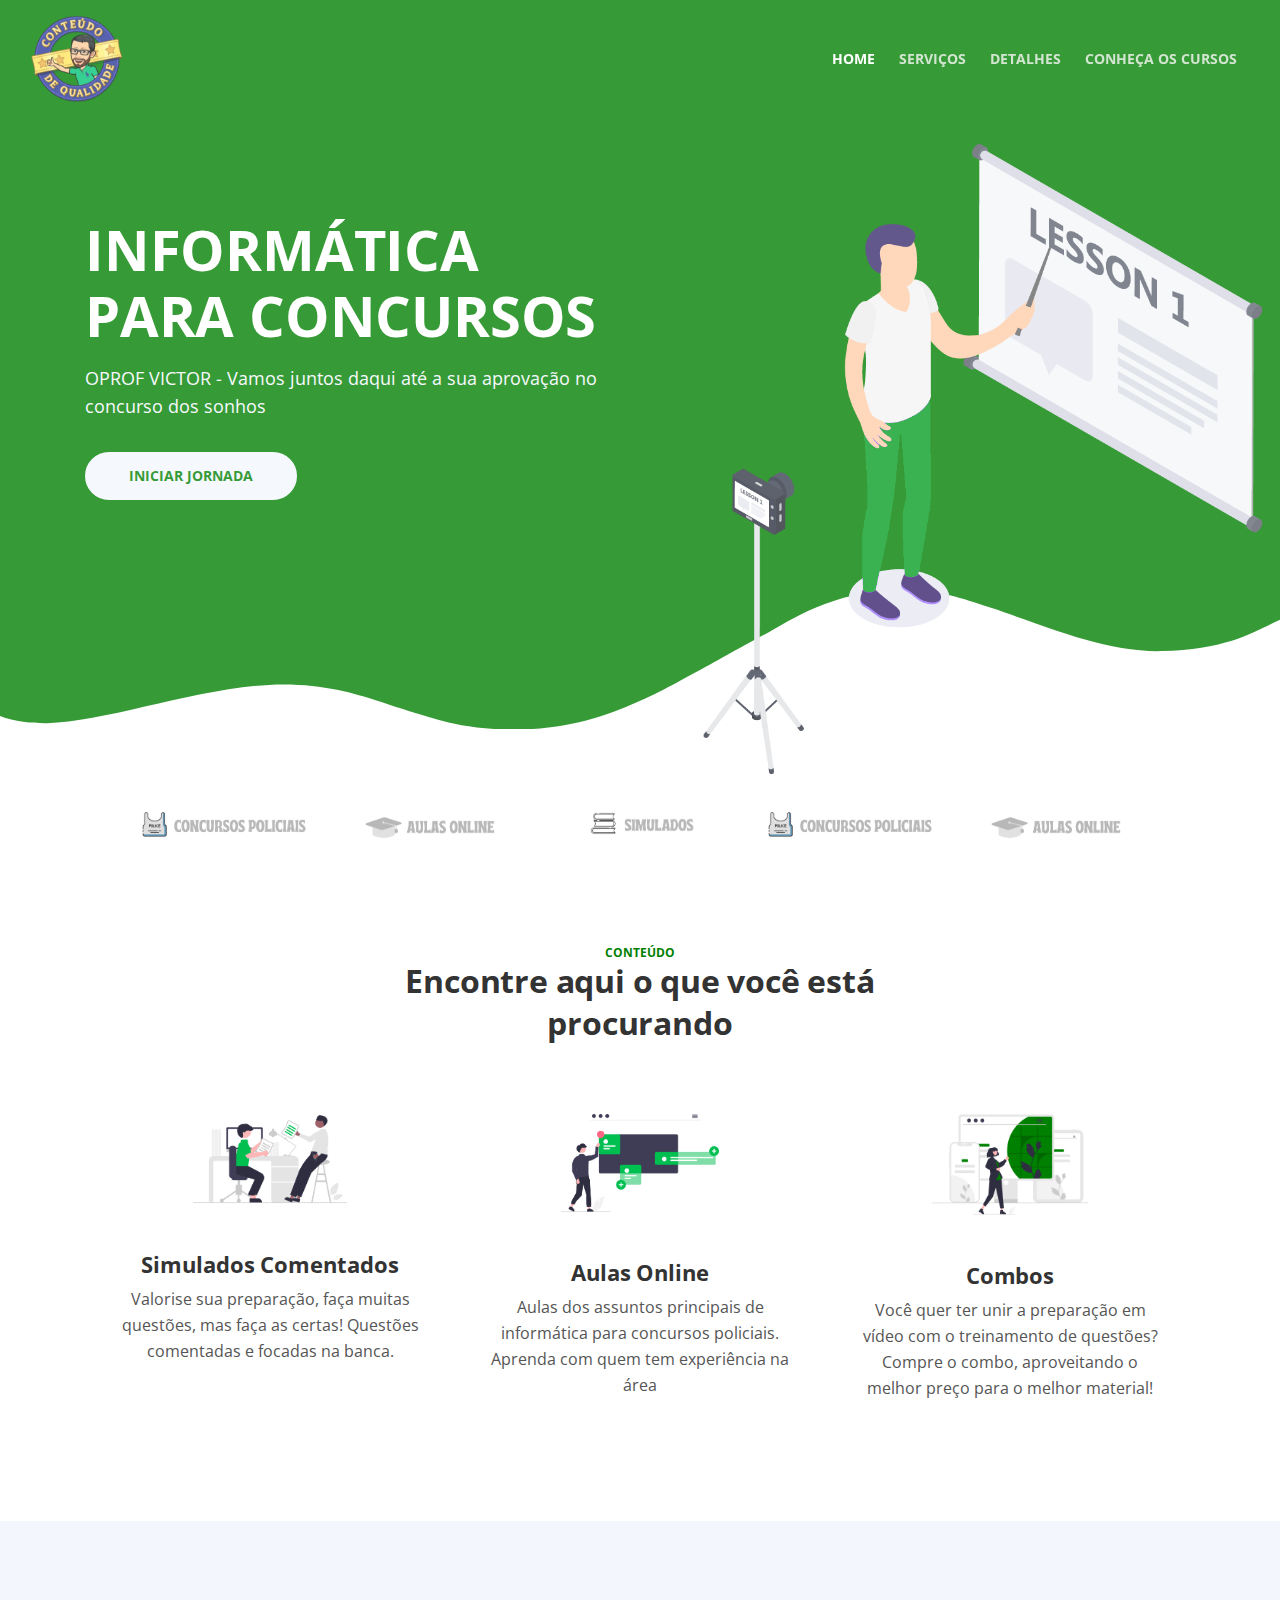
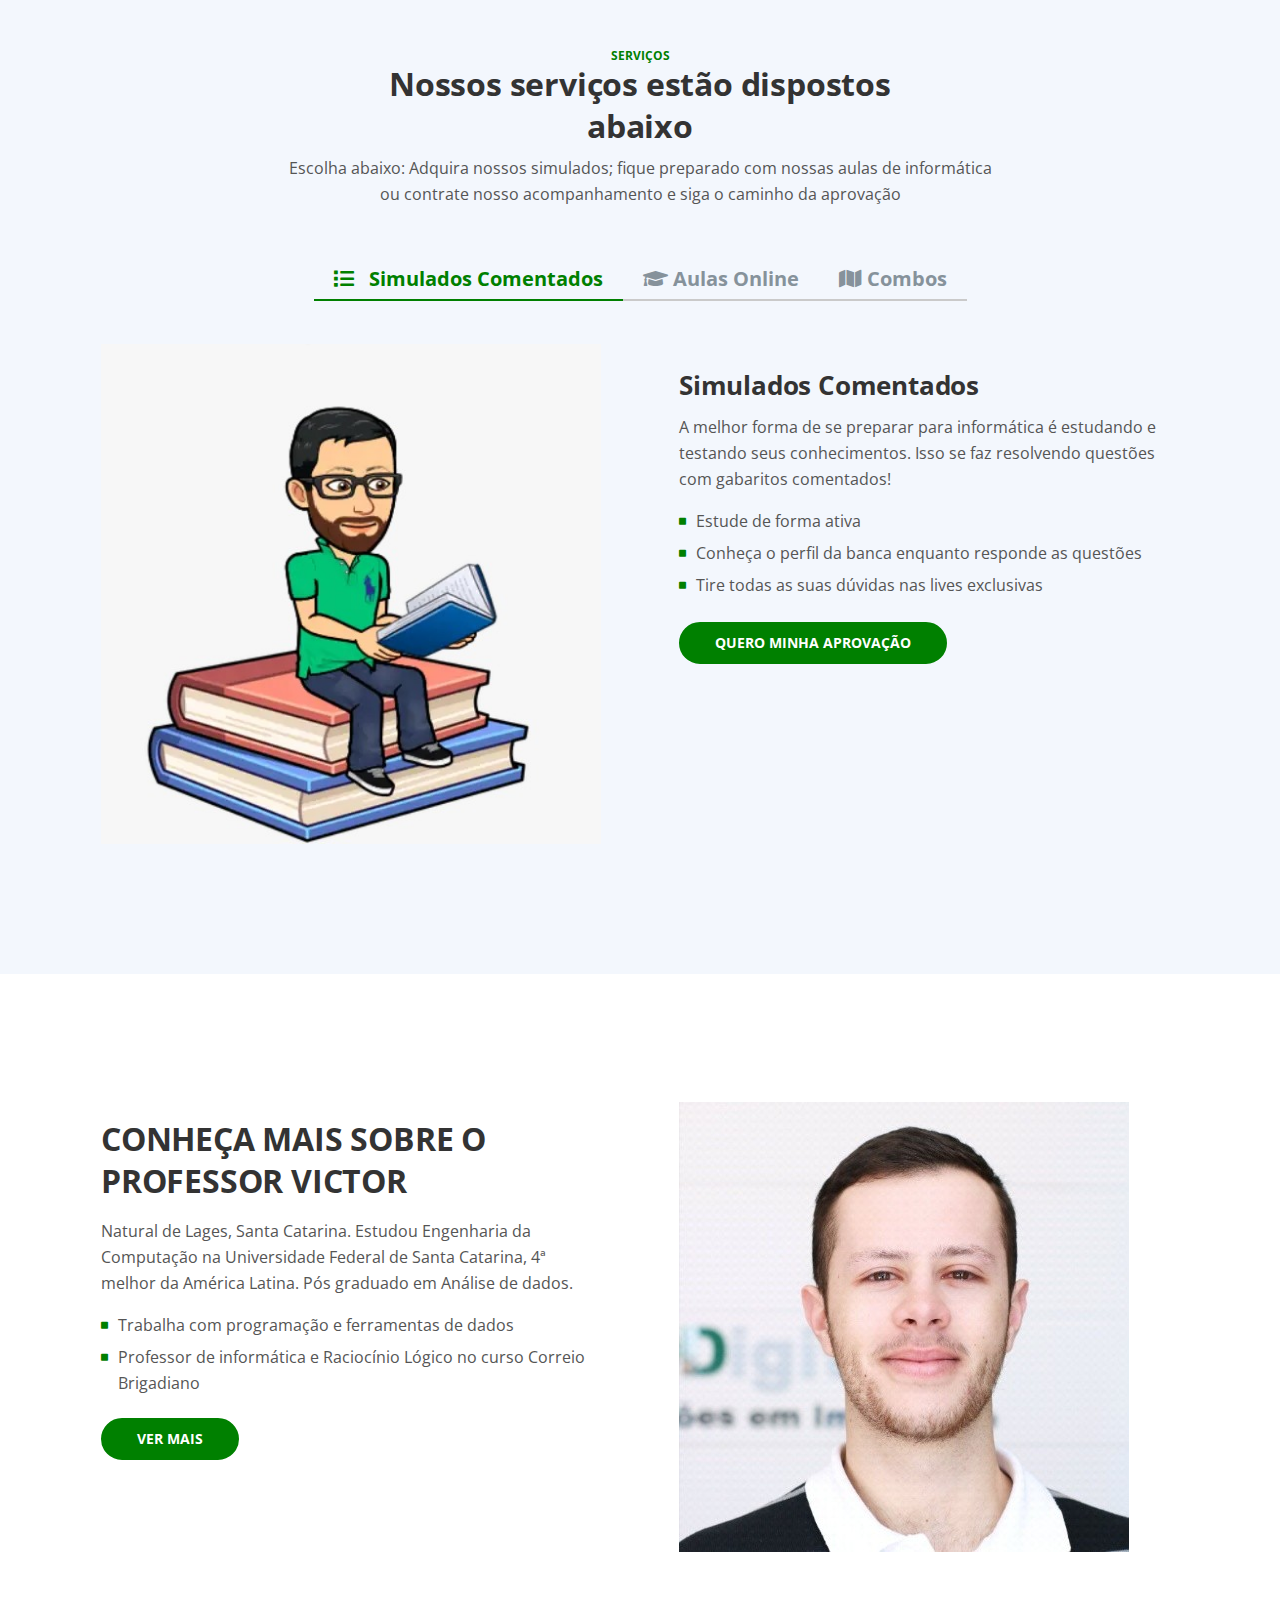
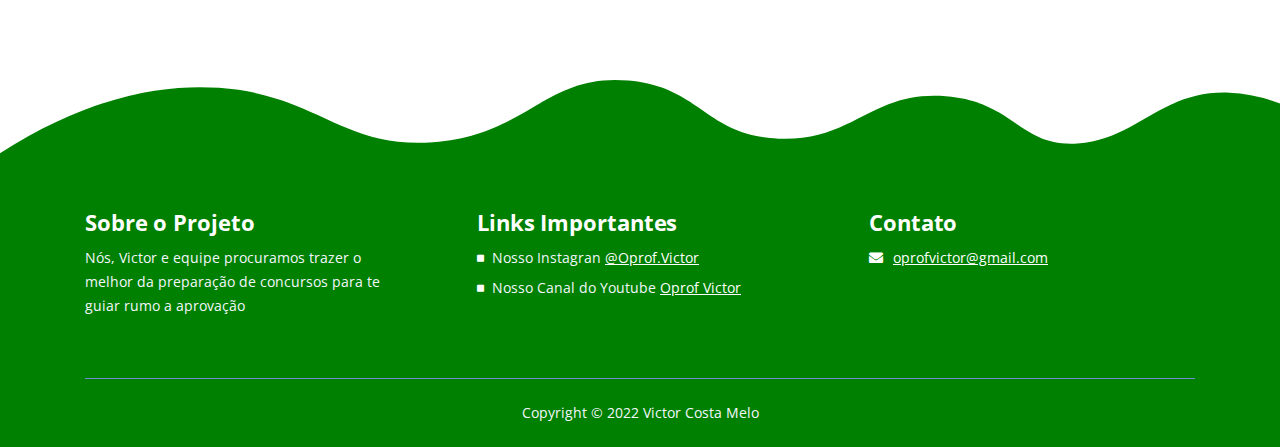
==== commit f190f55a: "insight" ====
--- a/index.html
+++ b/index.html
@@ -48,6 +48,18 @@
         })(window, document, 'script', '//launcher.hotmart.com/launcher.js', 'hot');
 
         hot('account', 'a1c44f63-addf-3306-99b7-8f3568e66b88');
+    </script>
+
+    <!-- Hotjar Tracking Code for https://oprofvictor.vercel.app/ -->
+    <script>
+        (function (h, o, t, j, a, r) {
+            h.hj = h.hj || function () { (h.hj.q = h.hj.q || []).push(arguments) };
+            h._hjSettings = { hjid: 2827269, hjsv: 6 };
+            a = o.getElementsByTagName('head')[0];
+            r = o.createElement('script'); r.async = 1;
+            r.src = t + h._hjSettings.hjid + j + h._hjSettings.hjsv;
+            a.appendChild(r);
+        })(window, document, 'https://static.hotjar.com/c/hotjar-', '.js?sv=');
     </script>
 
 </head>
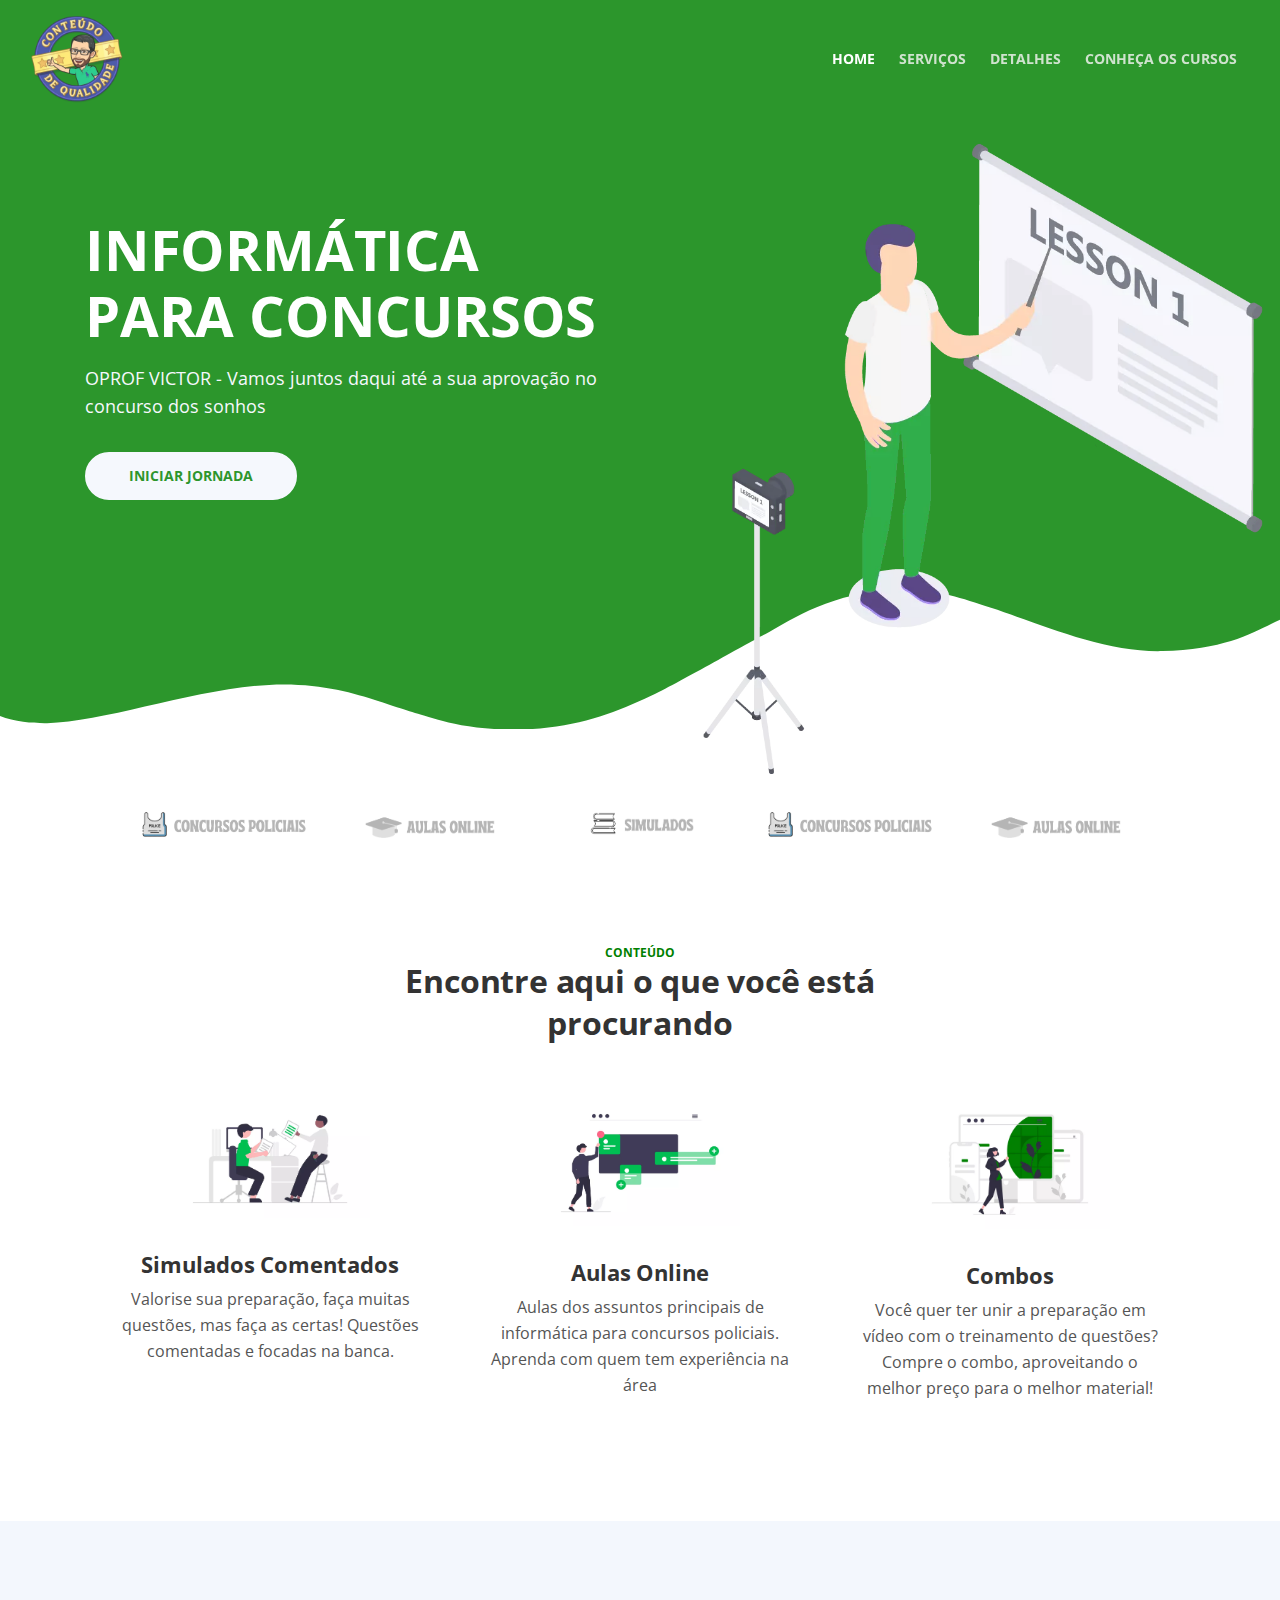
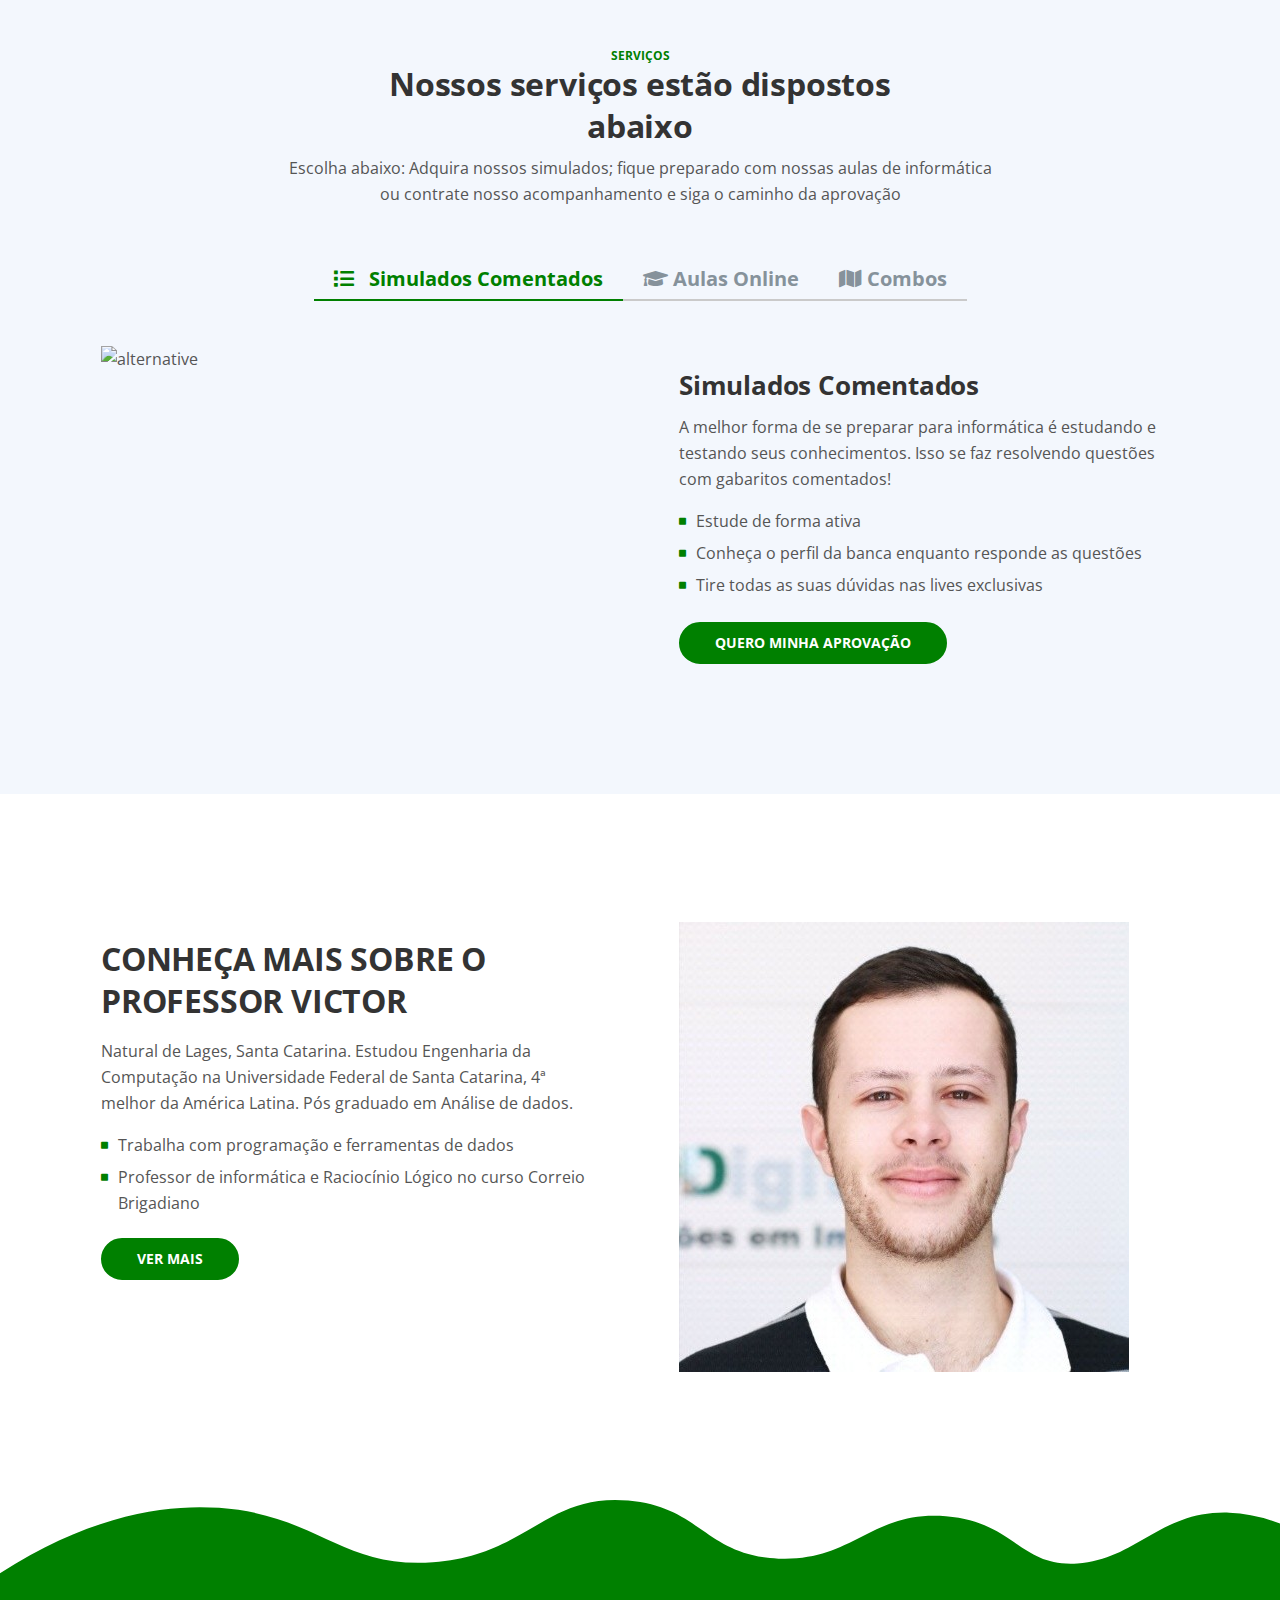
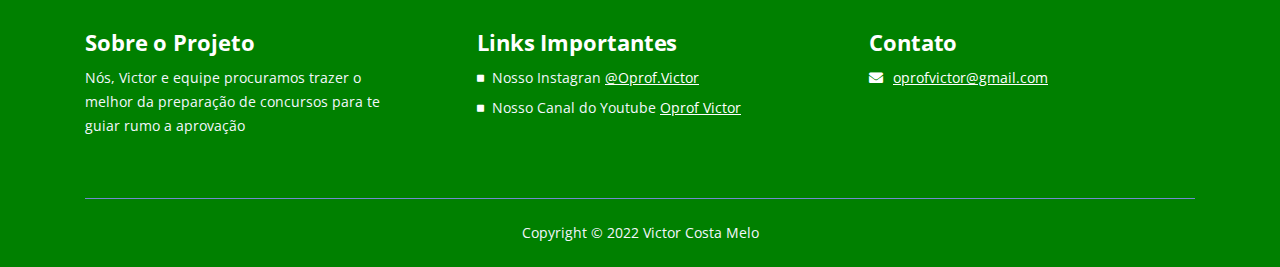
==== commit 656ec74f: "ajuste de performance" ====
--- a/index.html
+++ b/index.html
@@ -18,7 +18,7 @@
     <meta property="og:description"
         content="Saiba a melhor forma de estudar para concursos, informática e preparação completa" />
     <!-- description shown in the actual shared post -->
-    <meta property="og:image" content="images/logo_barra.png" /> <!-- image link, make sure it's jpg -->
+    <meta property="og:image" content="images/logo_barra.webp" /> <!-- image link, make sure it's jpg -->
     <meta property="og:url" content="https://oprofvictor.vercel.app" /> <!-- where do you want your post to link to -->
     <meta property="og:type" content="school" />
 
@@ -29,26 +29,36 @@
     <!-- Styles -->
     <link href="https://fonts.googleapis.com/css?family=Open+Sans:400,400i,700&display=swap&subset=latin-ext"
         rel="stylesheet">
-    <link href="css/bootstrap.css" rel="stylesheet">
-    <link href="css/fontawesome-all.css" rel="stylesheet">
+
     <link href="css/swiper.css" rel="stylesheet">
     <link href="css/magnific-popup.css" rel="stylesheet">
-    <link href="css/styles.css" rel="stylesheet">
+
+    <link rel="preload" href="css/bootstrap.css" as="style" onload="this.onload=null;this.rel='stylesheet'">
+    <noscript>
+        <link rel="stylesheet" href="css/bootstrap.css">
+    </noscript>
+
+
+    <link rel="preload" href="css/fontawesome-all.css" as="style" onload="this.onload=null;this.rel='stylesheet'">
+    <noscript>
+        <link rel="stylesheet" href="css/fontawesome-all.css">
+    </noscript>
+
+
+
+
+
+    <link rel="preload" href="css/styles.css" as="style" onload="this.onload=null;this.rel='stylesheet'">
+    <noscript>
+        <link rel="stylesheet" href="css/styles.css">
+    </noscript>
+
+
 
     <!-- Favicon  -->
-    <link rel="icon" href="images/logo_barra.png">
-
-
-    <script id="hotmart_launcher_script">
-        (function (l, a, u, n, c, h, e, r) {
-            l['HotmartLauncherObject'] = c; l[c] = l[c] || function () {
-                (l[c].q = l[c].q || []).push(arguments)
-            }, l[c].l = 1 * new Date(); h = a.createElement(u),
-                e = a.getElementsByTagName(u)[0]; h.async = 1; h.src = n; e.parentNode.insertBefore(h, e)
-        })(window, document, 'script', '//launcher.hotmart.com/launcher.js', 'hot');
-
-        hot('account', 'a1c44f63-addf-3306-99b7-8f3568e66b88');
-    </script>
+    <link rel="icon" href="images/logo_barra.webp">
+
+
 
     <!-- Hotjar Tracking Code for https://oprofvictor.vercel.app/ -->
     <script>
@@ -85,7 +95,7 @@
             <!-- <a class="navbar-brand logo-text page-scroll" href="index.html">Tivo</a> -->
 
             <!-- Image Logo -->
-            <a class="navbar-brand logo-image" href="index.html"><img src="images/logo_victor.png"
+            <a class="navbar-brand logo-image" href="index.html"><img src="images/logo_victor.webp"
                     alt="alternative"></a>
 
             <!-- Mobile Menu Toggle Button -->
@@ -153,7 +163,7 @@
                     <div class="col-lg-6 col-xl-6">
                         <div class="image-container">
                             <div class="img-wrapper">
-                                <img class="img-fluid" src="images/Online_school_PNG.png" alt="alternative">
+                                <img class="img-fluid" src="images/Online_school_PNG.webp" alt="alternative">
                             </div> <!-- end of img-wrapper -->
                         </div> <!-- end of image-container -->
                     </div> <!-- end of col -->
@@ -232,7 +242,7 @@
                     <!-- Card -->
                     <div class="card">
                         <div class="card-image">
-                            <img class="img-fluid" src="images/undraw_Working_re_ddwy.png" alt="alternative">
+                            <img class="img-fluid" src="images/undraw_Working_re_ddwy.webp" alt="alternative">
                         </div>
                         <div class="card-body">
                             <h4 class="card-title">Simulados Comentados</h4>
@@ -245,7 +255,7 @@
                     <!-- Card -->
                     <div class="card">
                         <div class="card-image">
-                            <img class="img-fluid" src="images/undraw_add_information_j2wg.png" alt="alternative">
+                            <img class="img-fluid" src="images/undraw_add_information_j2wg.webp" alt="alternative">
                         </div>
                         <div class="card-body">
                             <h4 class="card-title">Aulas Online</h4>
@@ -258,7 +268,7 @@
                     <!-- Card -->
                     <div class="card">
                         <div class="card-image">
-                            <img class="img-fluid" src="images/undraw_Web_devices_re_m8sc.png" alt="alternative">
+                            <img class="img-fluid" src="images/undraw_Web_devices_re_m8sc.webp" alt="alternative">
                         </div>
                         <div class="card-body">
                             <h4 class="card-title">Combos</h4>
@@ -440,7 +450,7 @@
                 <button title="Close (Esc)" type="button" class="mfp-close x-button">×</button>
                 <div class="col-lg-8">
                     <div class="image-container">
-                        <img class="img-fluid" src="images/details-lightbox.png" alt="alternative">
+                        <img class="img-fluid" src="images/details-lightbox.webp" alt="alternative">
                     </div> <!-- end of image-container -->
                 </div> <!-- end of col -->
                 <div class="col-lg-4">
@@ -490,7 +500,7 @@
                 <button title="Close (Esc)" type="button" class="mfp-close x-button">×</button>
                 <div class="col-lg-8">
                     <div class="image-container">
-                        <img class="img-fluid" src="images/details-lightbox.png" alt="alternative">
+                        <img class="img-fluid" src="images/details-lightbox.webp" alt="alternative">
                     </div> <!-- end of image-container -->
                 </div> <!-- end of col -->
                 <div class="col-lg-4">
--- a/css/styles.css
+++ b/css/styles.css
@@ -326,7 +326,7 @@
   -ms-appearance: none;
   -o-appearance: none;
   appearance: none;
-  background-image: url("../images/down-arrow.png");
+  background-image: url("../images/down-arrow.webp");
   background-position: 96% 50%;
   background-repeat: no-repeat;
   outline: none;
@@ -1498,7 +1498,7 @@
   width: 2.625rem;
   height: 2.625rem;
   border-radius: 1.875rem;
-  background: green url("../images/up-arrow.png") no-repeat center 47%;
+  background: green url("../images/up-arrow.webp") no-repeat center 47%;
   background-size: 1.125rem 1.125rem;
   text-indent: -9999px;
 }
--- a/css/styles.css
+++ b/css/styles.css
@@ -326,7 +326,7 @@
   -ms-appearance: none;
   -o-appearance: none;
   appearance: none;
-  background-image: url("../images/down-arrow.png");
+  background-image: url("../images/down-arrow.webp");
   background-position: 96% 50%;
   background-repeat: no-repeat;
   outline: none;
@@ -1498,7 +1498,7 @@
   width: 2.625rem;
   height: 2.625rem;
   border-radius: 1.875rem;
-  background: green url("../images/up-arrow.png") no-repeat center 47%;
+  background: green url("../images/up-arrow.webp") no-repeat center 47%;
   background-size: 1.125rem 1.125rem;
   text-indent: -9999px;
 }
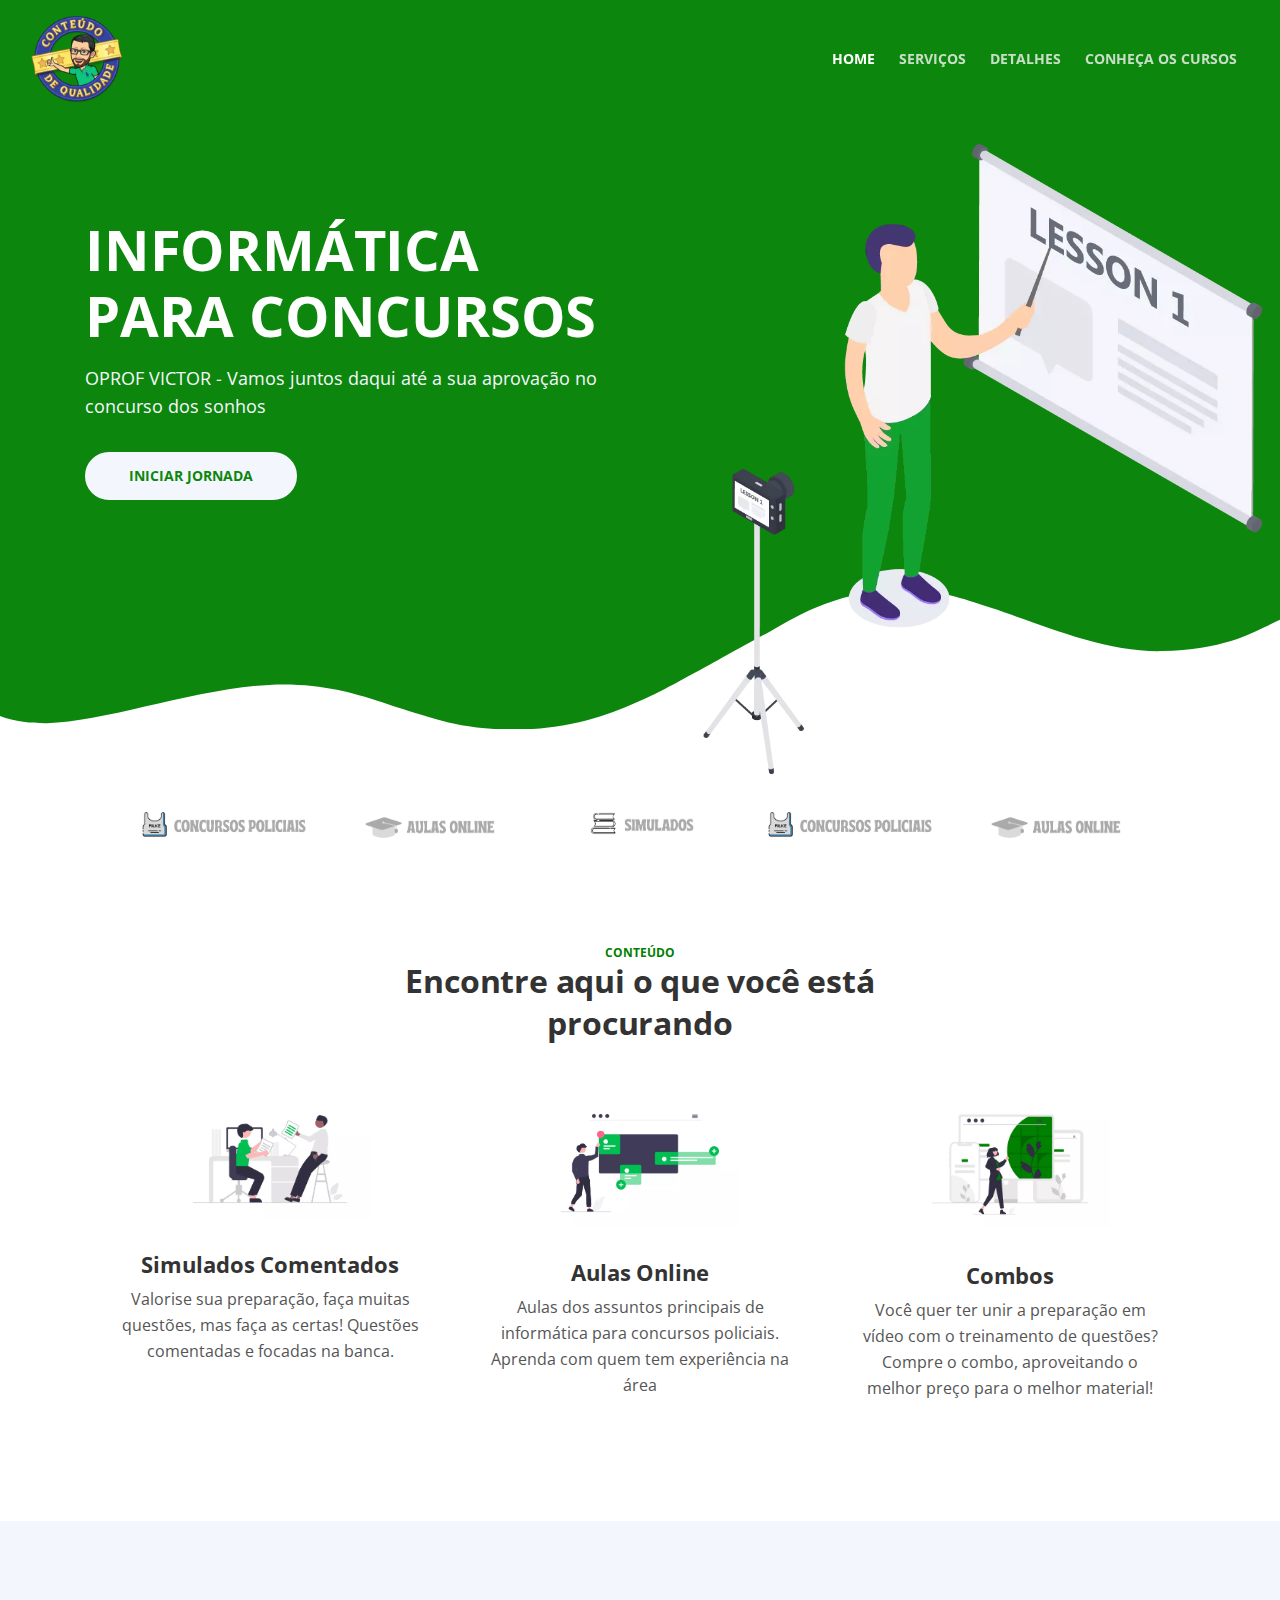
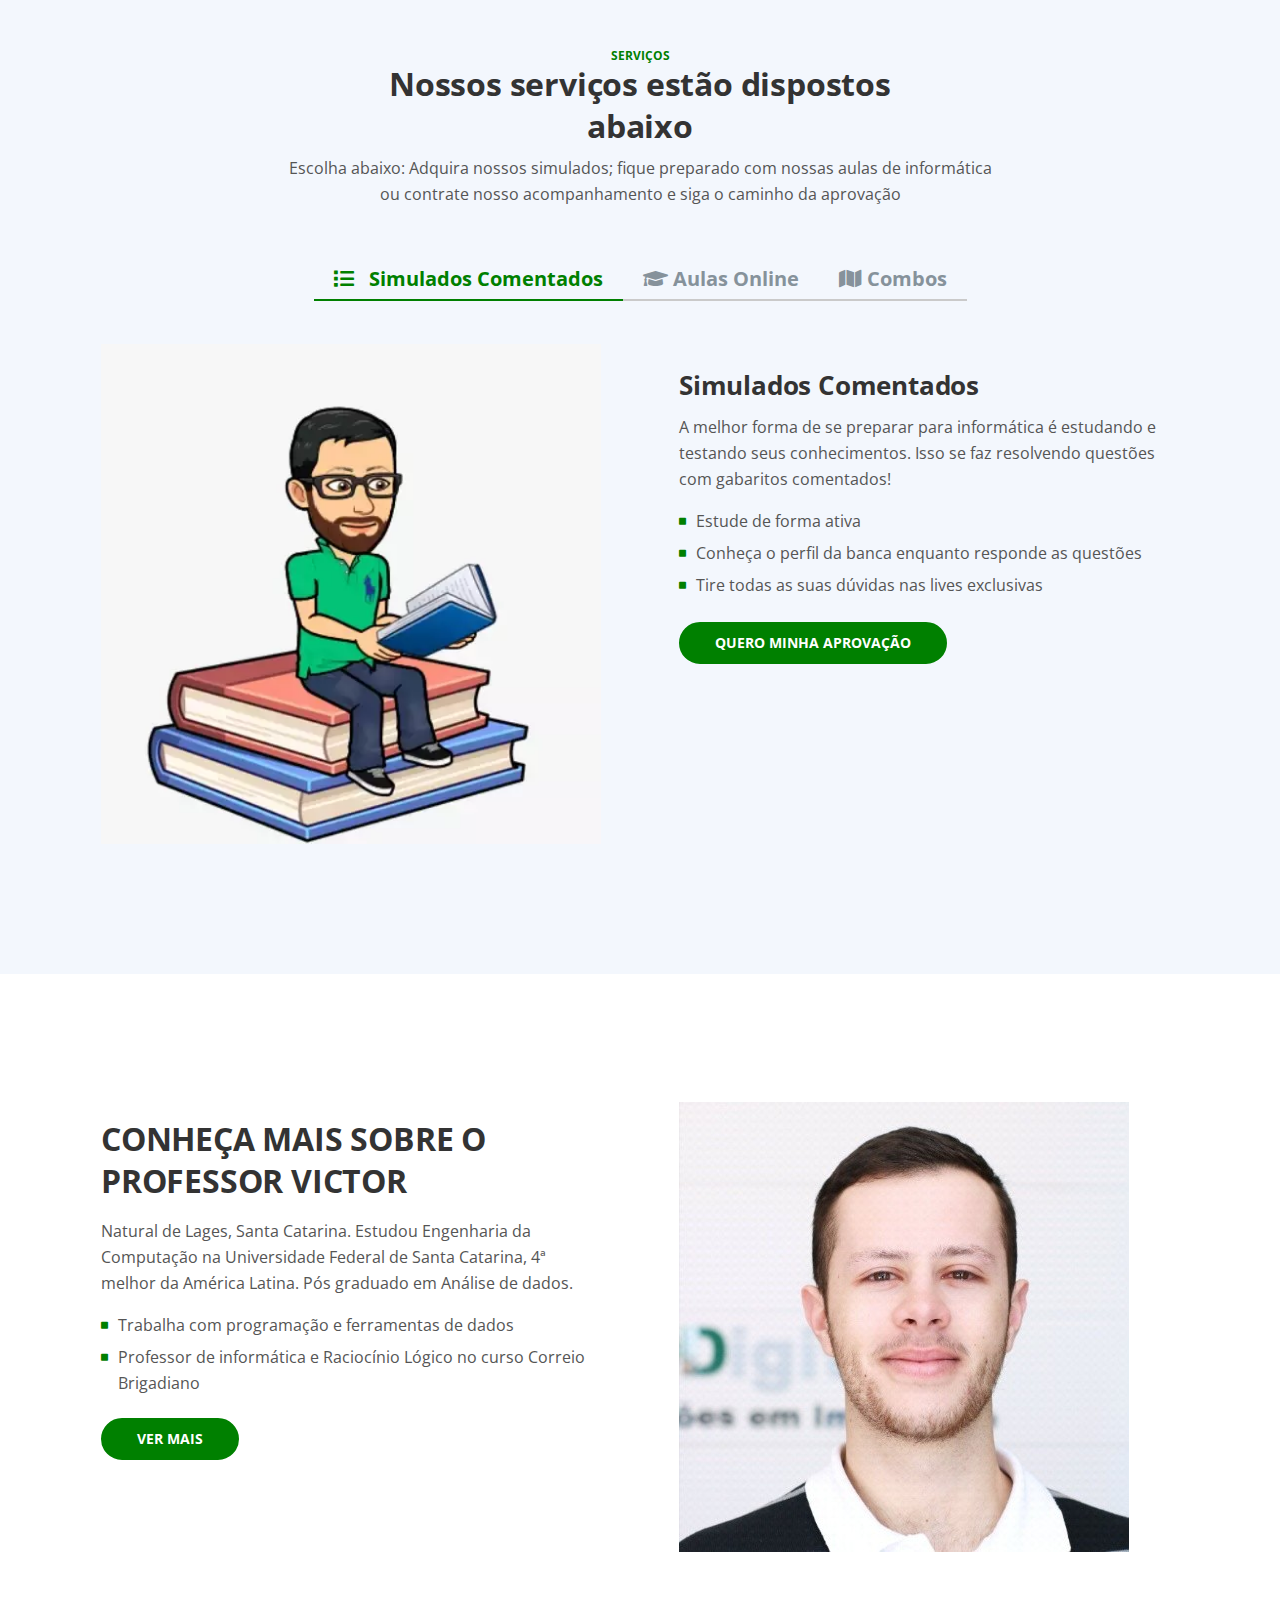
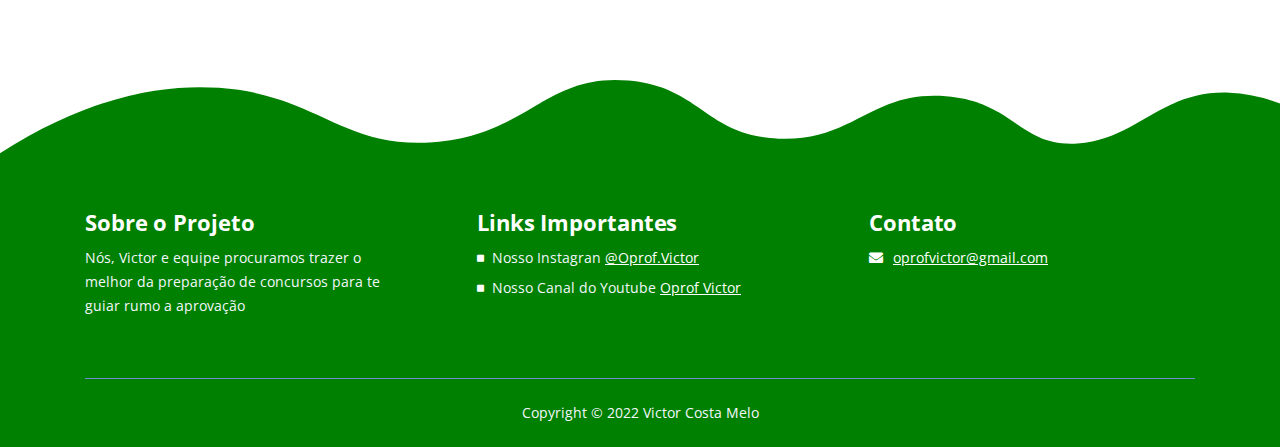
==== commit f0e772e5: "hope" ====
--- a/index.html
+++ b/index.html
@@ -326,7 +326,7 @@
                             <div class="row">
                                 <div class="col-lg-6">
                                     <div class="image-container">
-                                        <img class="img-fluid" src="images/simulados.jpeg" alt="alternative">
+                                        <img class="img-fluid" src="images/simulados.webp" alt="alternative">
                                     </div> <!-- end of image-container -->
                                 </div> <!-- end of col -->
                                 <div class="col-lg-6">
@@ -363,7 +363,7 @@
                             <div class="row">
                                 <div class="col-lg-6">
                                     <div class="image-container">
-                                        <img class="img-fluid" src="images/aulas-online.jpeg" alt="alternative">
+                                        <img class="img-fluid" src="images/aulas-online.webp" alt="alternative">
                                     </div> <!-- end of image-container -->
                                 </div> <!-- end of col -->
                                 <div class="col-lg-6">
@@ -401,7 +401,7 @@
                             <div class="row">
                                 <div class="col-lg-6">
                                     <div class="image-container">
-                                        <img class="img-fluid" src="images/acompanhamento.jpeg" alt="alternative">
+                                        <img class="img-fluid" src="images/acompanhamento.webp" alt="alternative">
                                     </div> <!-- end of image-container -->
                                 </div> <!-- end of col -->
                                 <div class="col-lg-6">
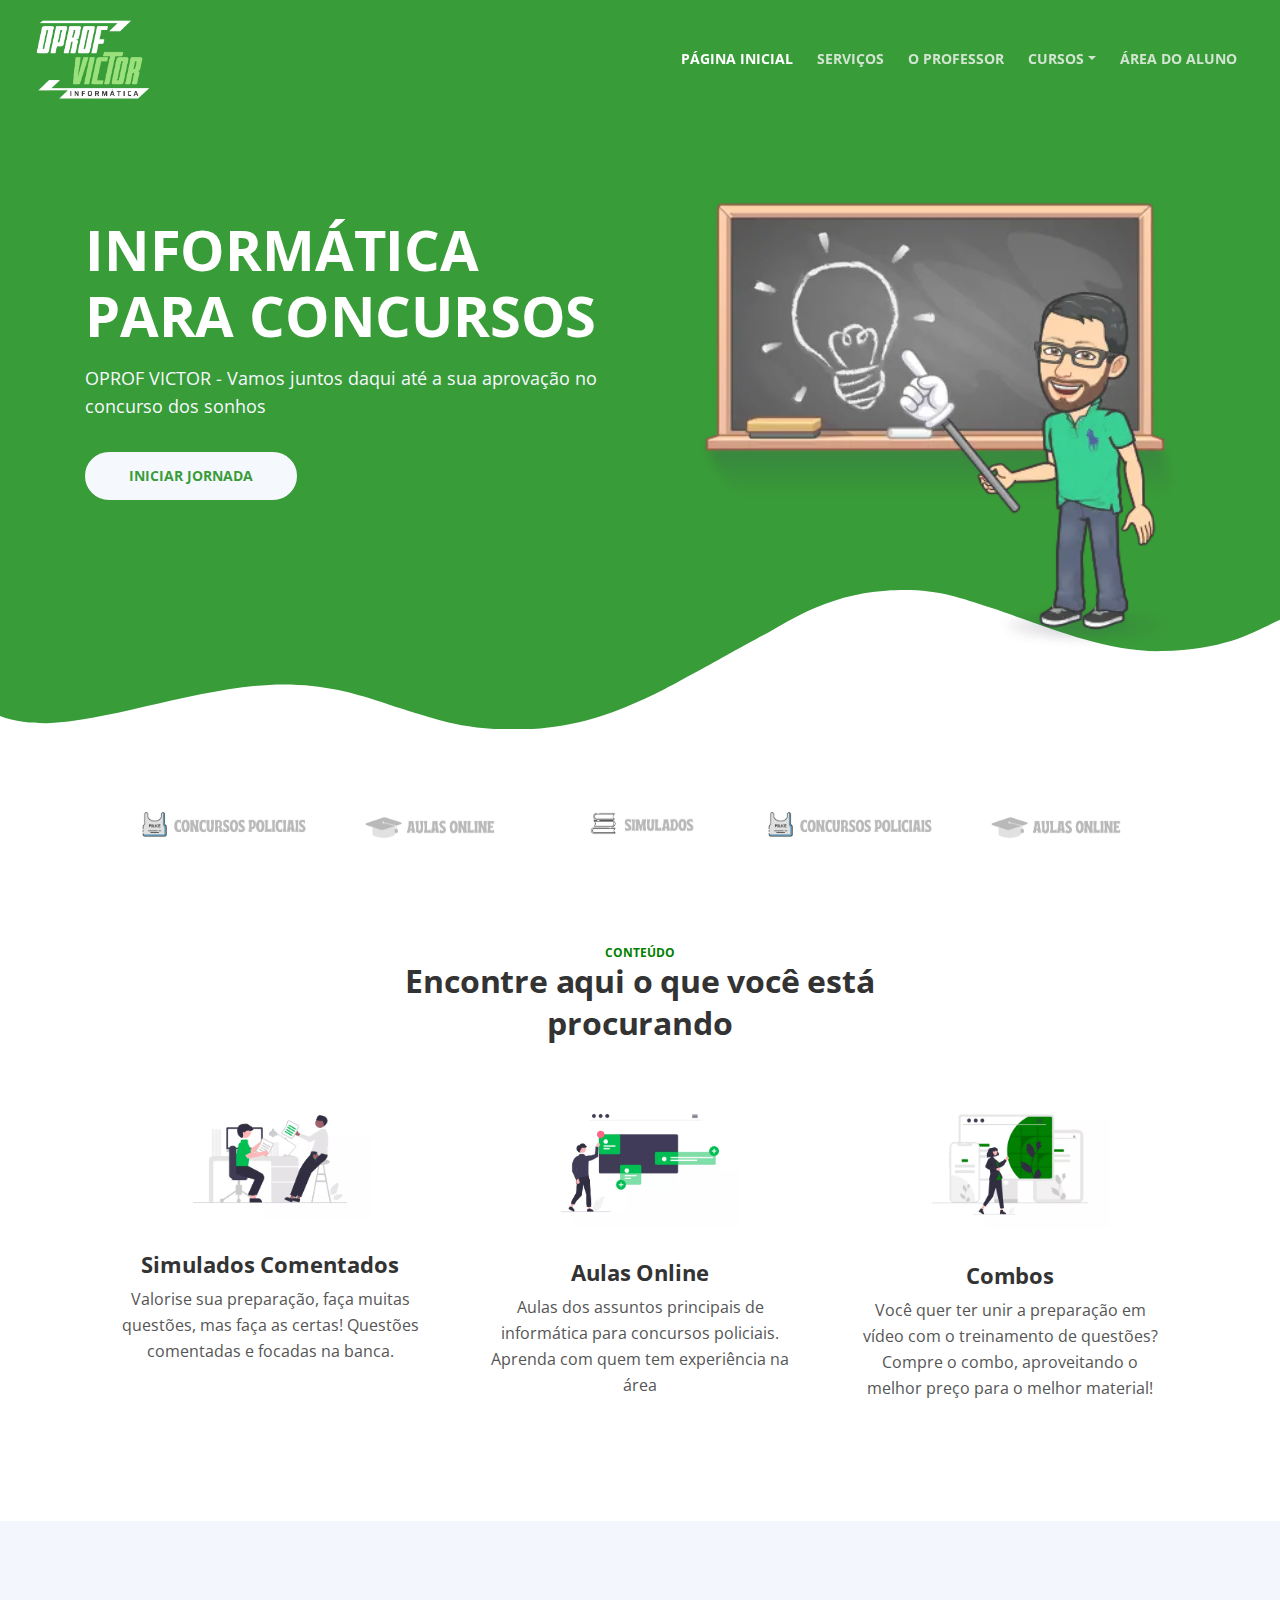
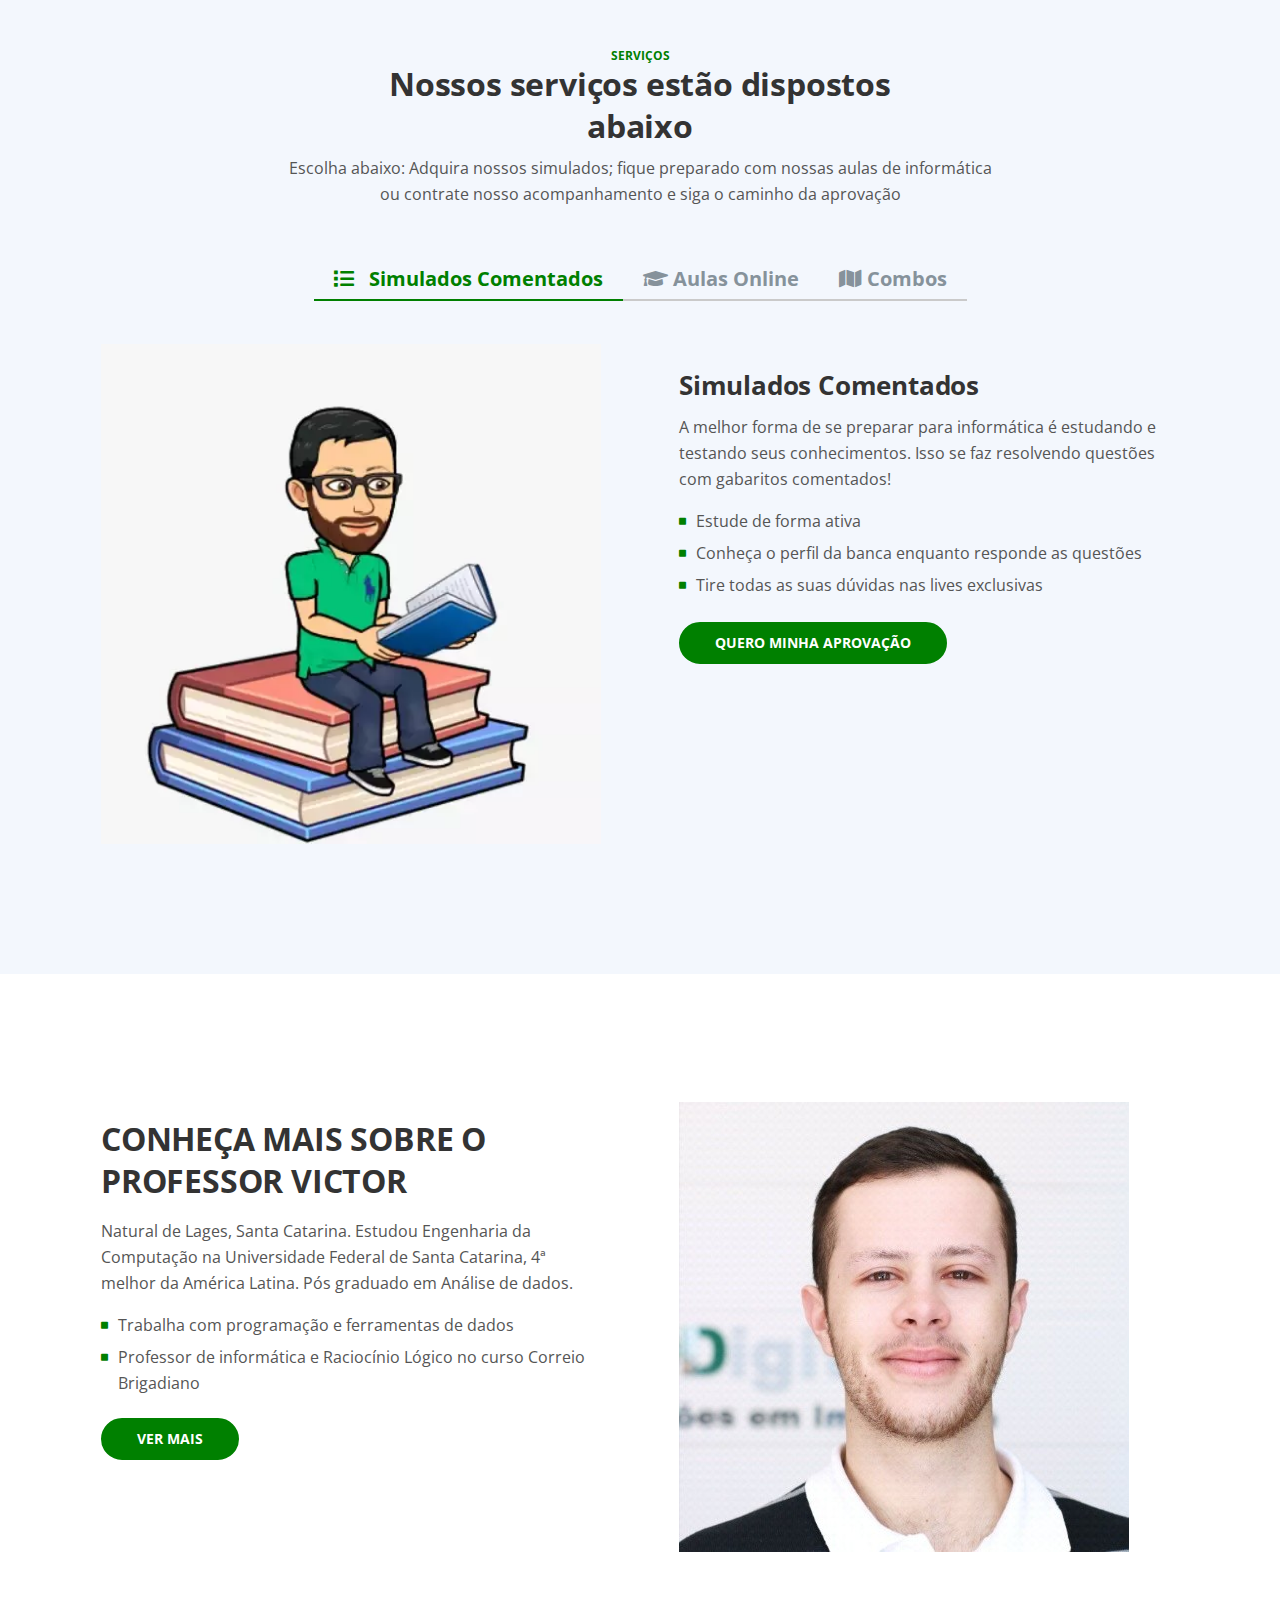
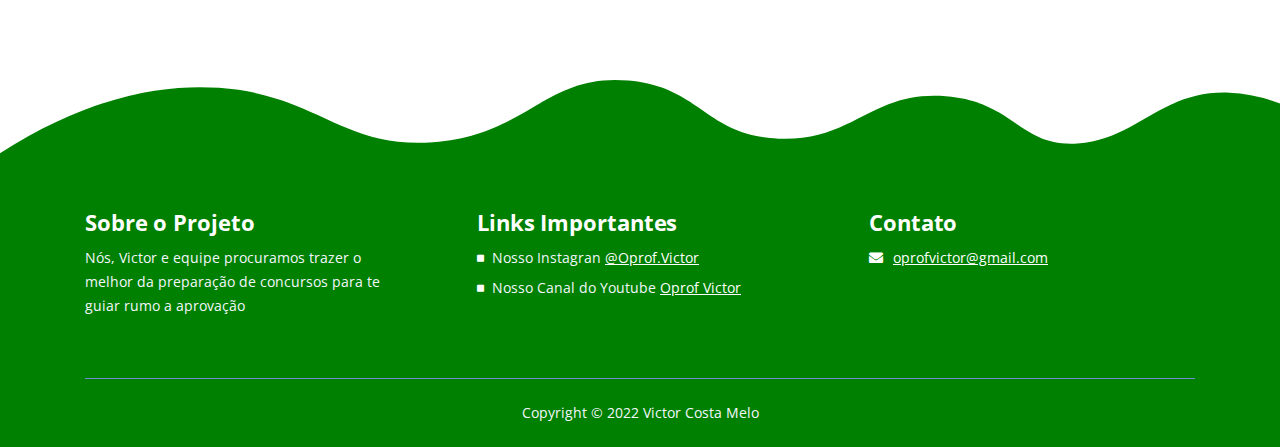
==== commit cc91fcb3: "Signed-off-by: Victor Melo <engvictor.melo@gmail.com>" ====
--- a/index.html
+++ b/index.html
@@ -56,7 +56,7 @@
 
 
     <!-- Favicon  -->
-    <link rel="icon" href="images/logo_barra.webp">
+    <link rel="icon" href="images/logo-site.webp">
 
 
 
@@ -87,6 +87,8 @@
     <!-- end of preloader -->
 
 
+
+
     <!-- Navigation -->
     <nav class="navbar navbar-expand-lg navbar-dark navbar-custom fixed-top">
         <div class="container">
@@ -95,8 +97,7 @@
             <!-- <a class="navbar-brand logo-text page-scroll" href="index.html">Tivo</a> -->
 
             <!-- Image Logo -->
-            <a class="navbar-brand logo-image" href="index.html"><img src="images/logo_victor.webp"
-                    alt="alternative"></a>
+            <a class="navbar-brand logo-image" href="index.html"><img src="images/logo-site.webp" alt="alternative"></a>
 
             <!-- Mobile Menu Toggle Button -->
             <button class="navbar-toggler" type="button" data-toggle="collapse" data-target="#navbarsExampleDefault"
@@ -109,38 +110,50 @@
             <div class="collapse navbar-collapse" id="navbarsExampleDefault">
                 <ul class="navbar-nav ml-auto">
                     <li class="nav-item">
-                        <a class="nav-link page-scroll" href="#header">HOME <span class="sr-only">(current)</span></a>
+                        <a class="nav-link page-scroll" href="#header">PÁGINA INICIAL <span
+                                class="sr-only">(current)</span></a>
                     </li>
                     <li class="nav-item">
                         <a class="nav-link page-scroll" href="#features">SERVIÇOS</a>
                     </li>
                     <li class="nav-item">
-                        <a class="nav-link page-scroll" href="#details">DETALHES</a>
+                        <a class="nav-link page-scroll" href="#details">O PROFESSOR</a>
                     </li>
 
+
+                    <!-- Dropdown Menu -->
+                    <li class="nav-item dropdown">
+                        <a class="nav-link dropdown-toggle page-scroll" href="#cursos" id="navbarDropdown" role="button"
+                            aria-haspopup="true" aria-expanded="false">CURSOS</a>
+                        <div class="dropdown-menu" aria-labelledby="navbarDropdown">
+                            <a class="dropdown-item" href="cursos.html"><span class="item-text">CURSOS
+                                    COMPLETOS</span></a>
+                            <div class="dropdown-items-divide-hr"></div>
+                            <a class="dropdown-item" href="cursos.html"><span class="item-text">CURSOS
+                                    EM QUESTÕES</span></a>
+                            <div class="dropdown-items-divide-hr"></div>
+                            <a class="dropdown-item" href="404.html"><span class="item-text">CURSOS
+                                    GRÁTIS</span></a>
+
+                        </div>
+                    </li>
+                    <!-- end of dropdown menu -->
+
                     <li class="nav-item">
-                        <a class="nav-link page-scroll" href="cursos.html">CONHEÇA OS CURSOS</a>
+                        <a class="nav-link page-scroll" href="404.html">ÁREA DO ALUNO
+
+                        </a>
                     </li>
-
-                    <!-- Dropdown Menu -->
-                    <!-- <li class="nav-item dropdown">
-                        <a class="nav-link dropdown-toggle page-scroll" href="#video" id="navbarDropdown" role="button" aria-haspopup="true" aria-expanded="false">VIDEO</a>
-                        <div class="dropdown-menu" aria-labelledby="navbarDropdown">
-                            <a class="dropdown-item" href="article-details.html"><span class="item-text">ARTICLE DETAILS</span></a>
-                            <div class="dropdown-items-divide-hr"></div>
-                            <a class="dropdown-item" href="terms-conditions.html"><span class="item-text">TERMS CONDITIONS</span></a>
-                            <div class="dropdown-items-divide-hr"></div>
-                            <a class="dropdown-item" href="privacy-policy.html"><span class="item-text">PRIVACY POLICY</span></a>
-                        </div>
-                    </li> -->
-                    <!-- end of dropdown menu -->
-
-
-                </ul>
-                <!-- <span class="nav-item">
+            </div>
+            </li>
+            <!-- end of dropdown menu -->
+
+
+            </ul>
+            <!-- <span class="nav-item">
                     <a class="btn-outline-sm" href="log-in.html">LOG IN</a>
                 </span> -->
-            </div>
+        </div>
         </div> <!-- end of container -->
     </nav> <!-- end of navbar -->
     <!-- end of navigation -->
@@ -163,7 +176,7 @@
                     <div class="col-lg-6 col-xl-6">
                         <div class="image-container">
                             <div class="img-wrapper">
-                                <img class="img-fluid" src="images/Online_school_PNG.webp" alt="alternative">
+                                <img class="img-fluid" src="images/home-victor.webp" alt="alternative">
                             </div> <!-- end of img-wrapper -->
                         </div> <!-- end of image-container -->
                     </div> <!-- end of col -->
@@ -692,6 +705,7 @@
 
 
     <!-- Scripts -->
+
     <script src="js/jquery.min.js"></script> <!-- jQuery for Bootstrap's JavaScript plugins -->
     <script src="js/popper.min.js"></script> <!-- Popper tooltip library for Bootstrap -->
     <script src="js/bootstrap.min.js"></script> <!-- Bootstrap framework -->
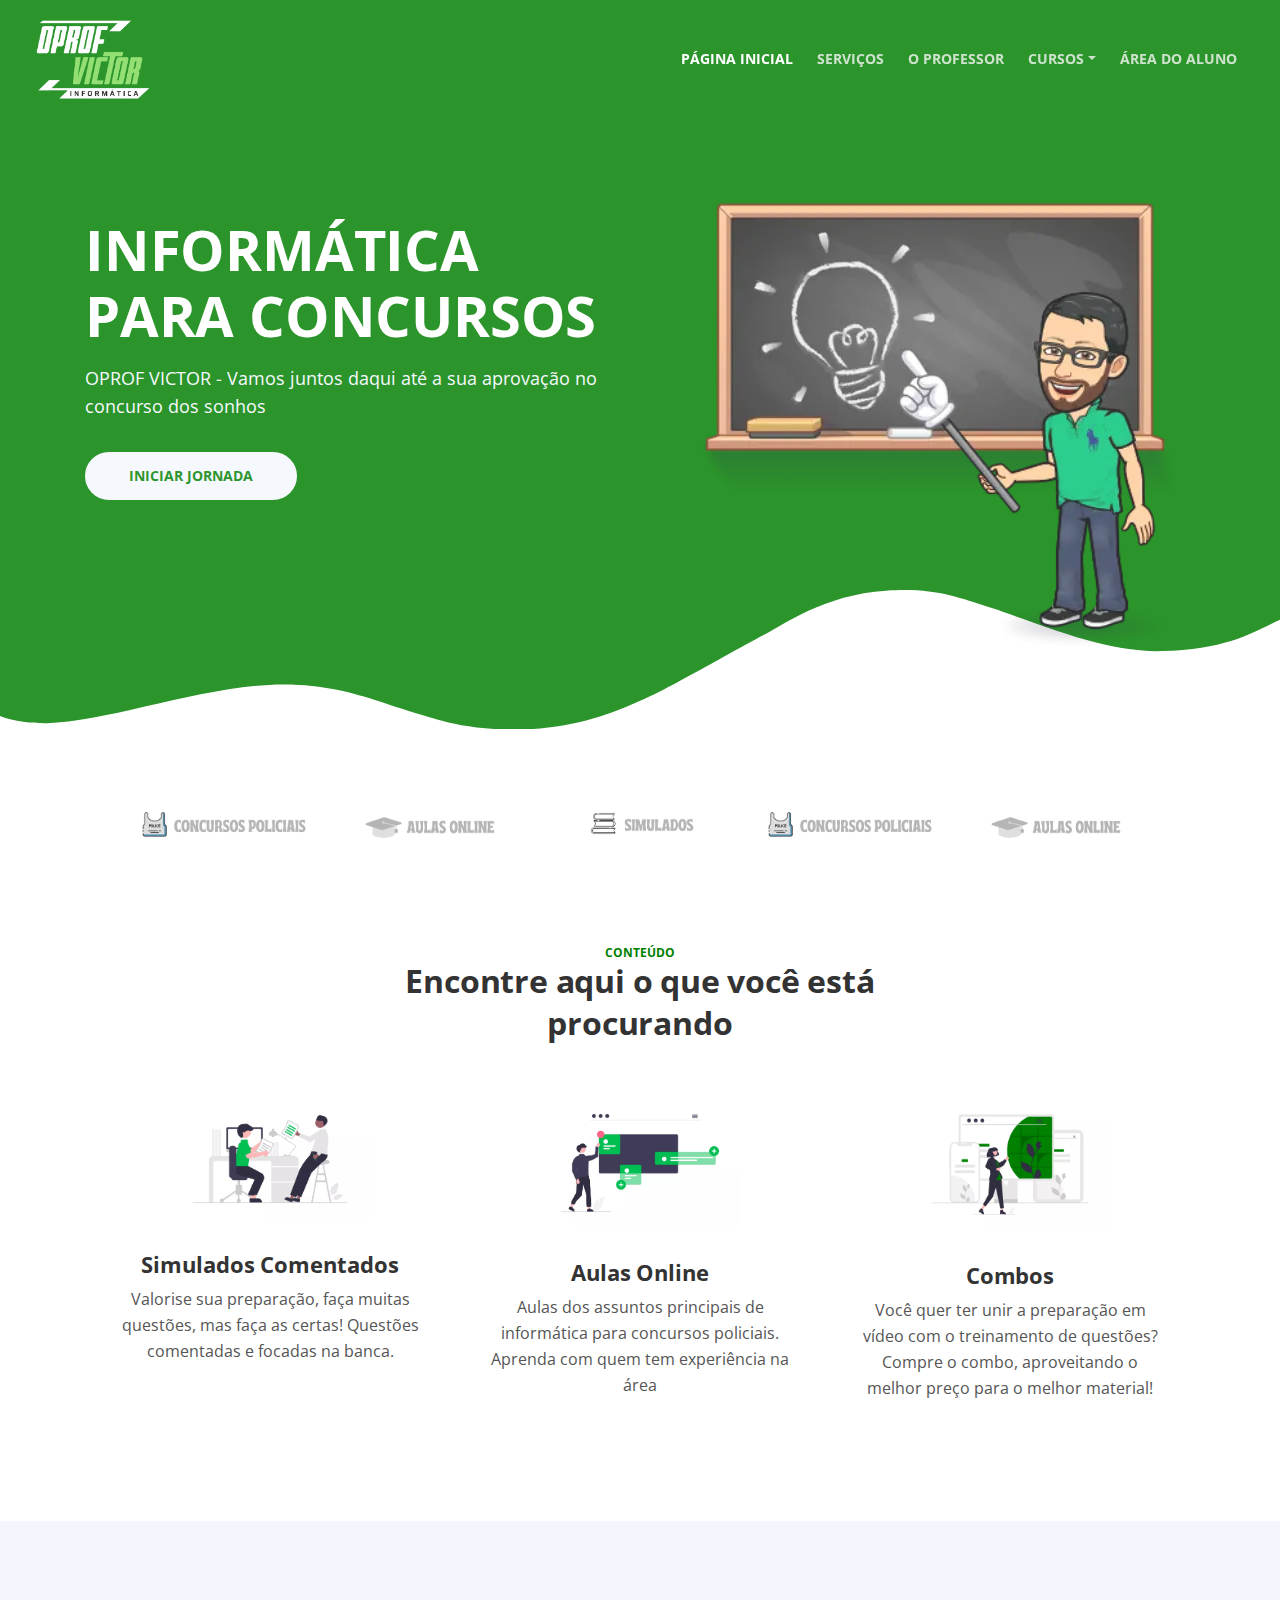
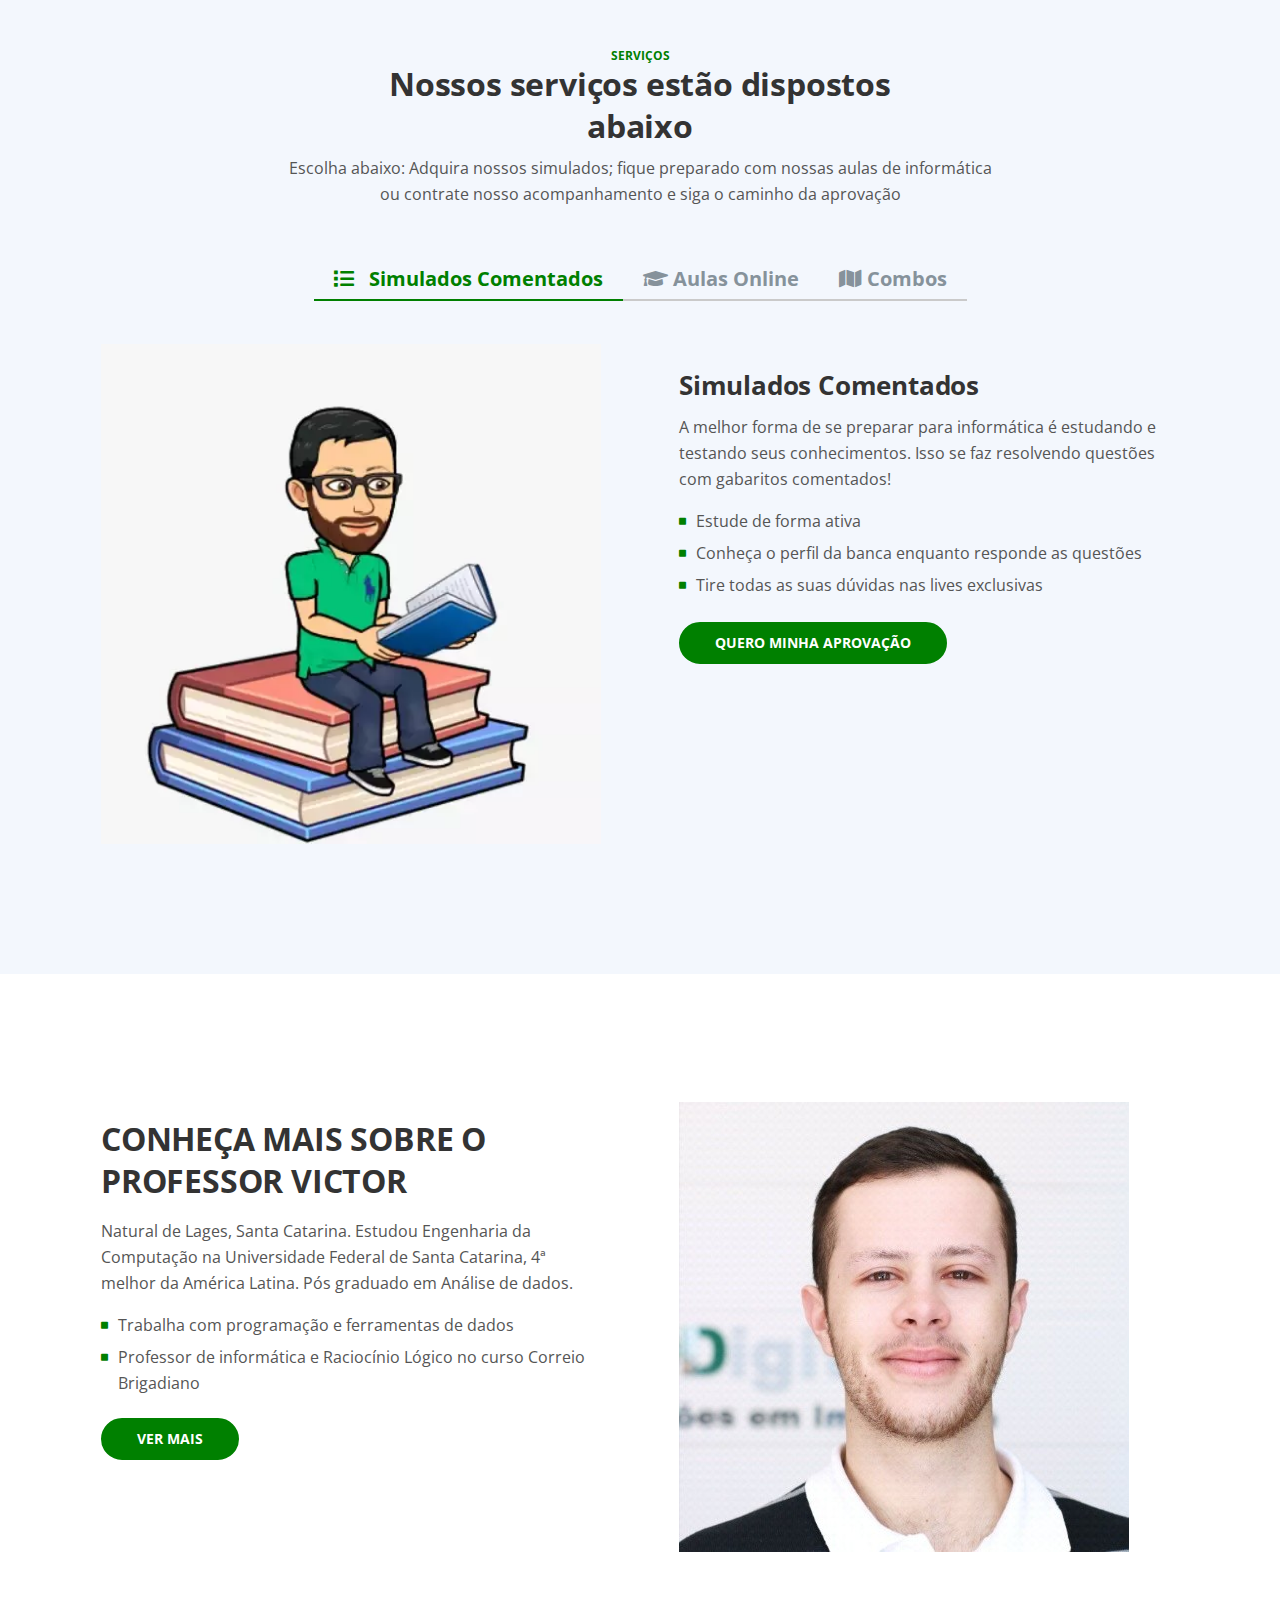
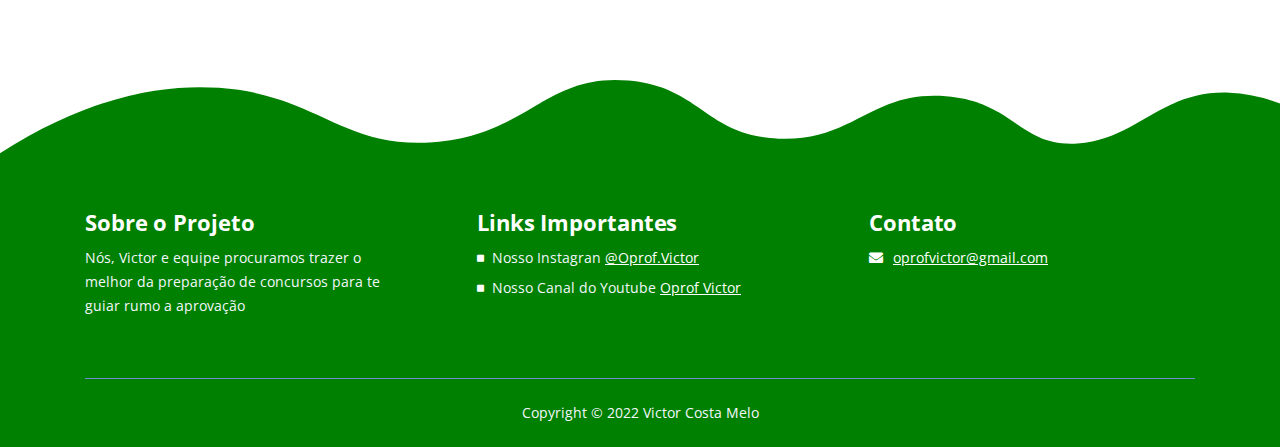
==== commit 935d25d5: "Merge remote-tracking branch 'origin'" ====
--- a/index.html
+++ b/index.html
@@ -705,7 +705,6 @@
 
 
     <!-- Scripts -->
-
     <script src="js/jquery.min.js"></script> <!-- jQuery for Bootstrap's JavaScript plugins -->
     <script src="js/popper.min.js"></script> <!-- Popper tooltip library for Bootstrap -->
     <script src="js/bootstrap.min.js"></script> <!-- Bootstrap framework -->
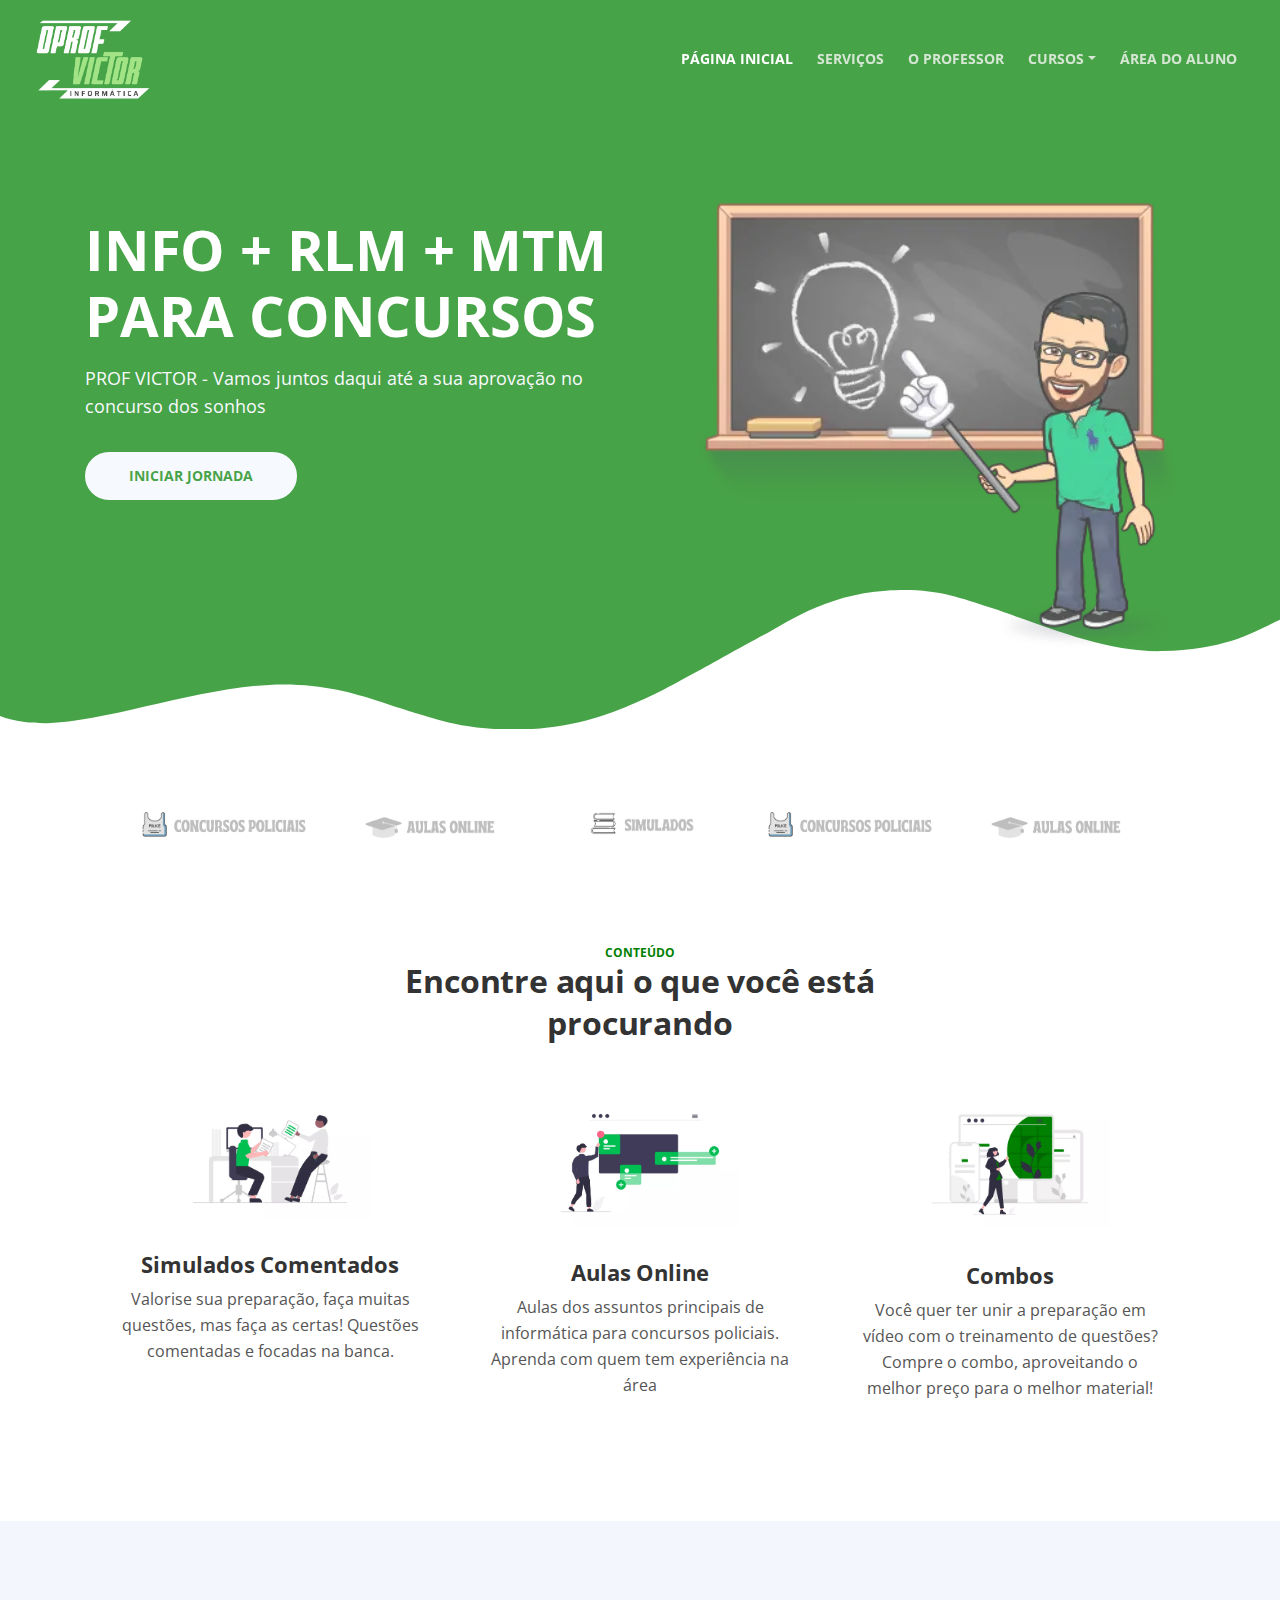
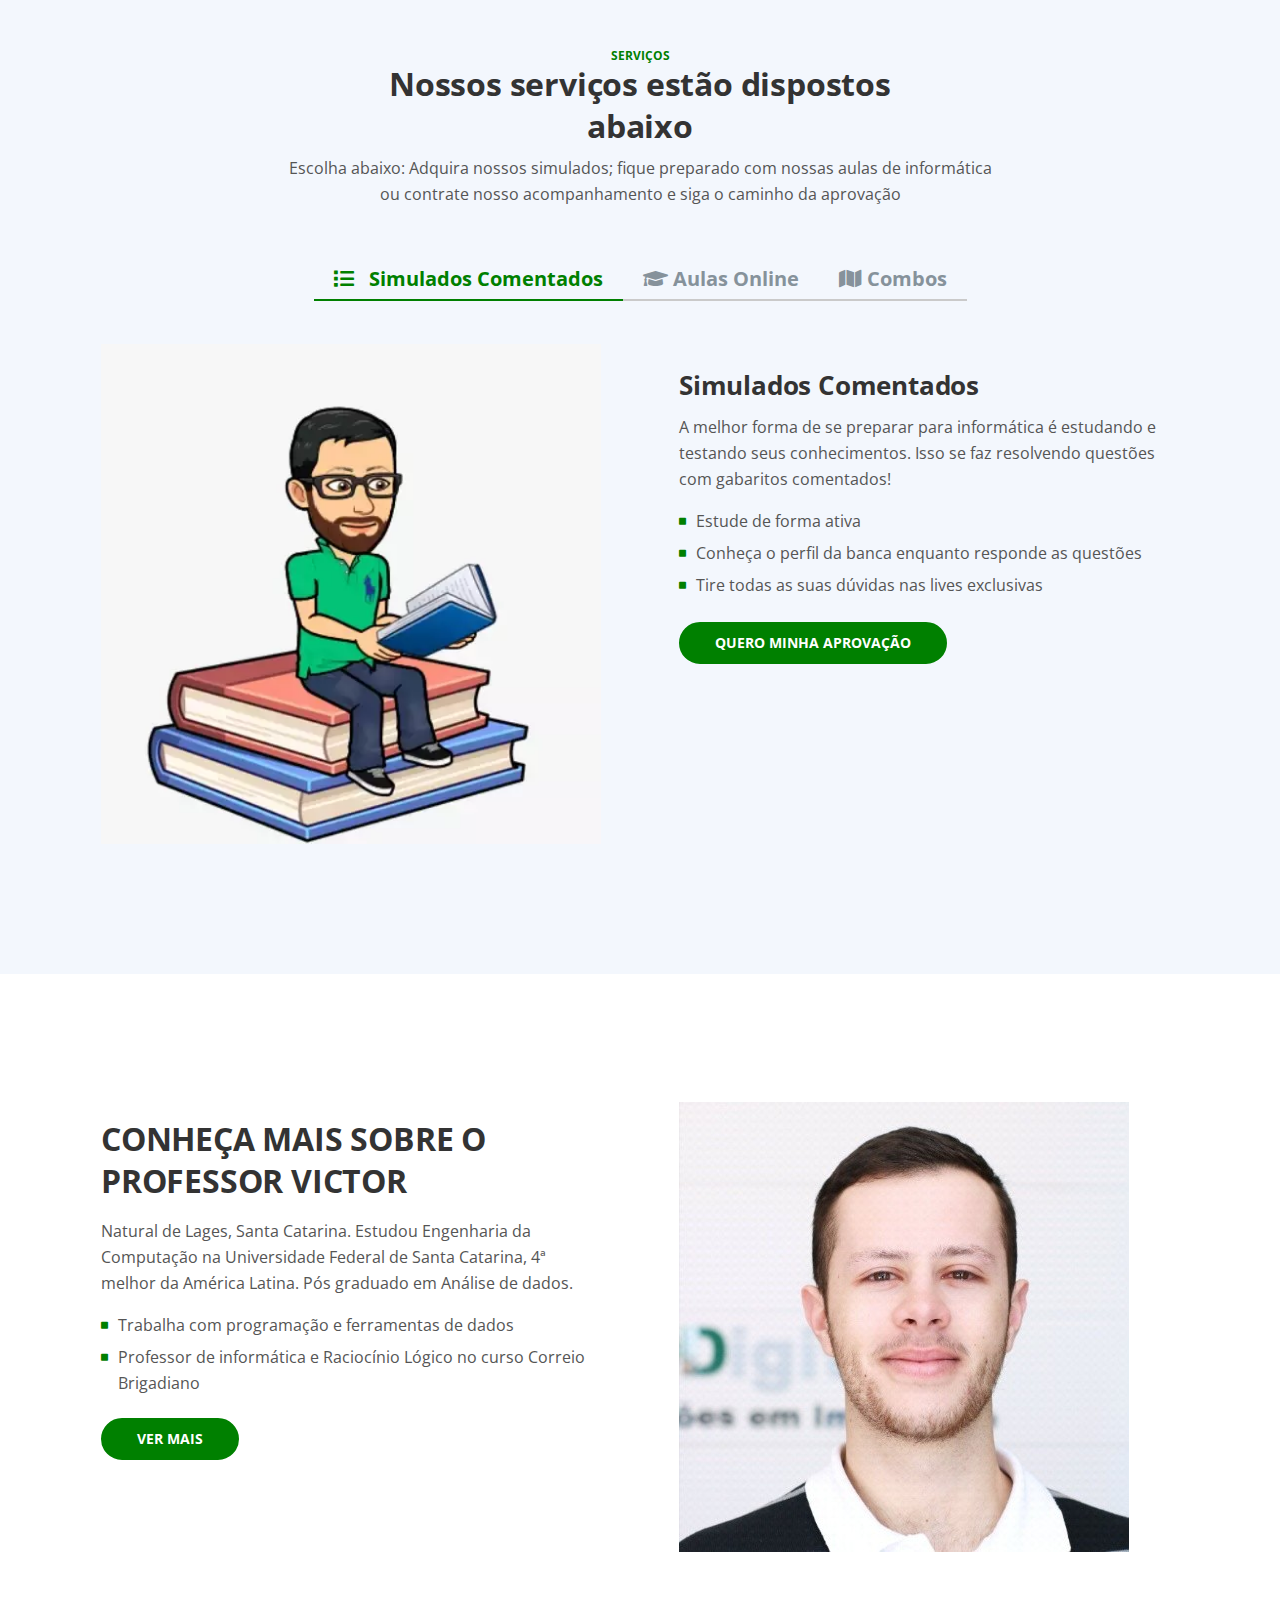
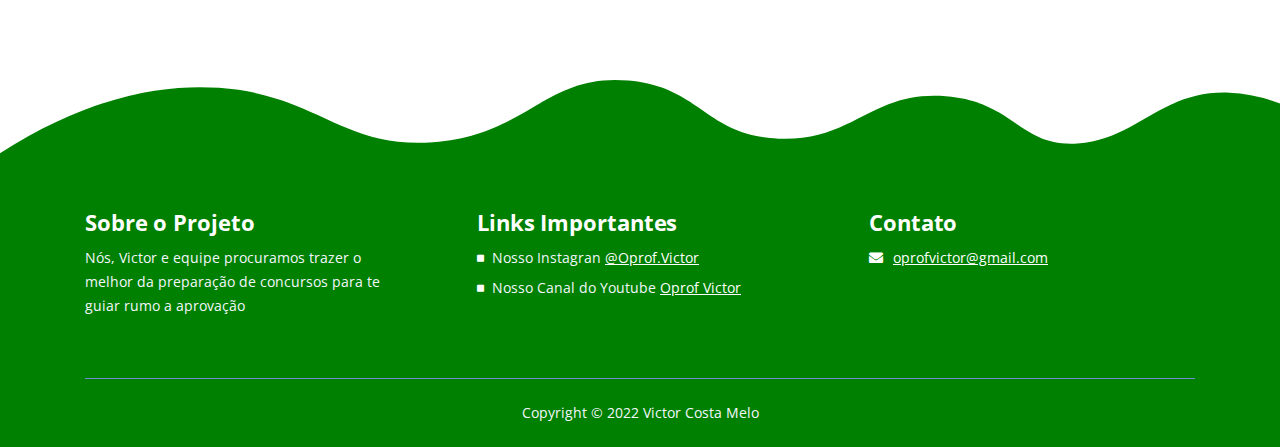
==== commit 7bbc0f92: "ADIÇÃO DE CURSOS" ====
--- a/index.html
+++ b/index.html
@@ -166,9 +166,9 @@
                 <div class="row">
                     <div class="col-lg-6 col-xl-6">
                         <div class="text-container">
-                            <h1>INFORMÁTICA PARA CONCURSOS</h1>
-
-                            <p class="p-large">OPROF VICTOR - Vamos juntos daqui até a sua aprovação no concurso dos
+                            <h1>INFO + RLM + MTM PARA CONCURSOS</h1>
+
+                            <p class="p-large">PROF VICTOR - Vamos juntos daqui até a sua aprovação no concurso dos
                                 sonhos</p>
                             <a class="btn-solid-lg page-scroll nav-link " href="#features">INICIAR JORNADA</a>
                         </div> <!-- end of text-container -->
@@ -705,6 +705,7 @@
 
 
     <!-- Scripts -->
+
     <script src="js/jquery.min.js"></script> <!-- jQuery for Bootstrap's JavaScript plugins -->
     <script src="js/popper.min.js"></script> <!-- Popper tooltip library for Bootstrap -->
     <script src="js/bootstrap.min.js"></script> <!-- Bootstrap framework -->
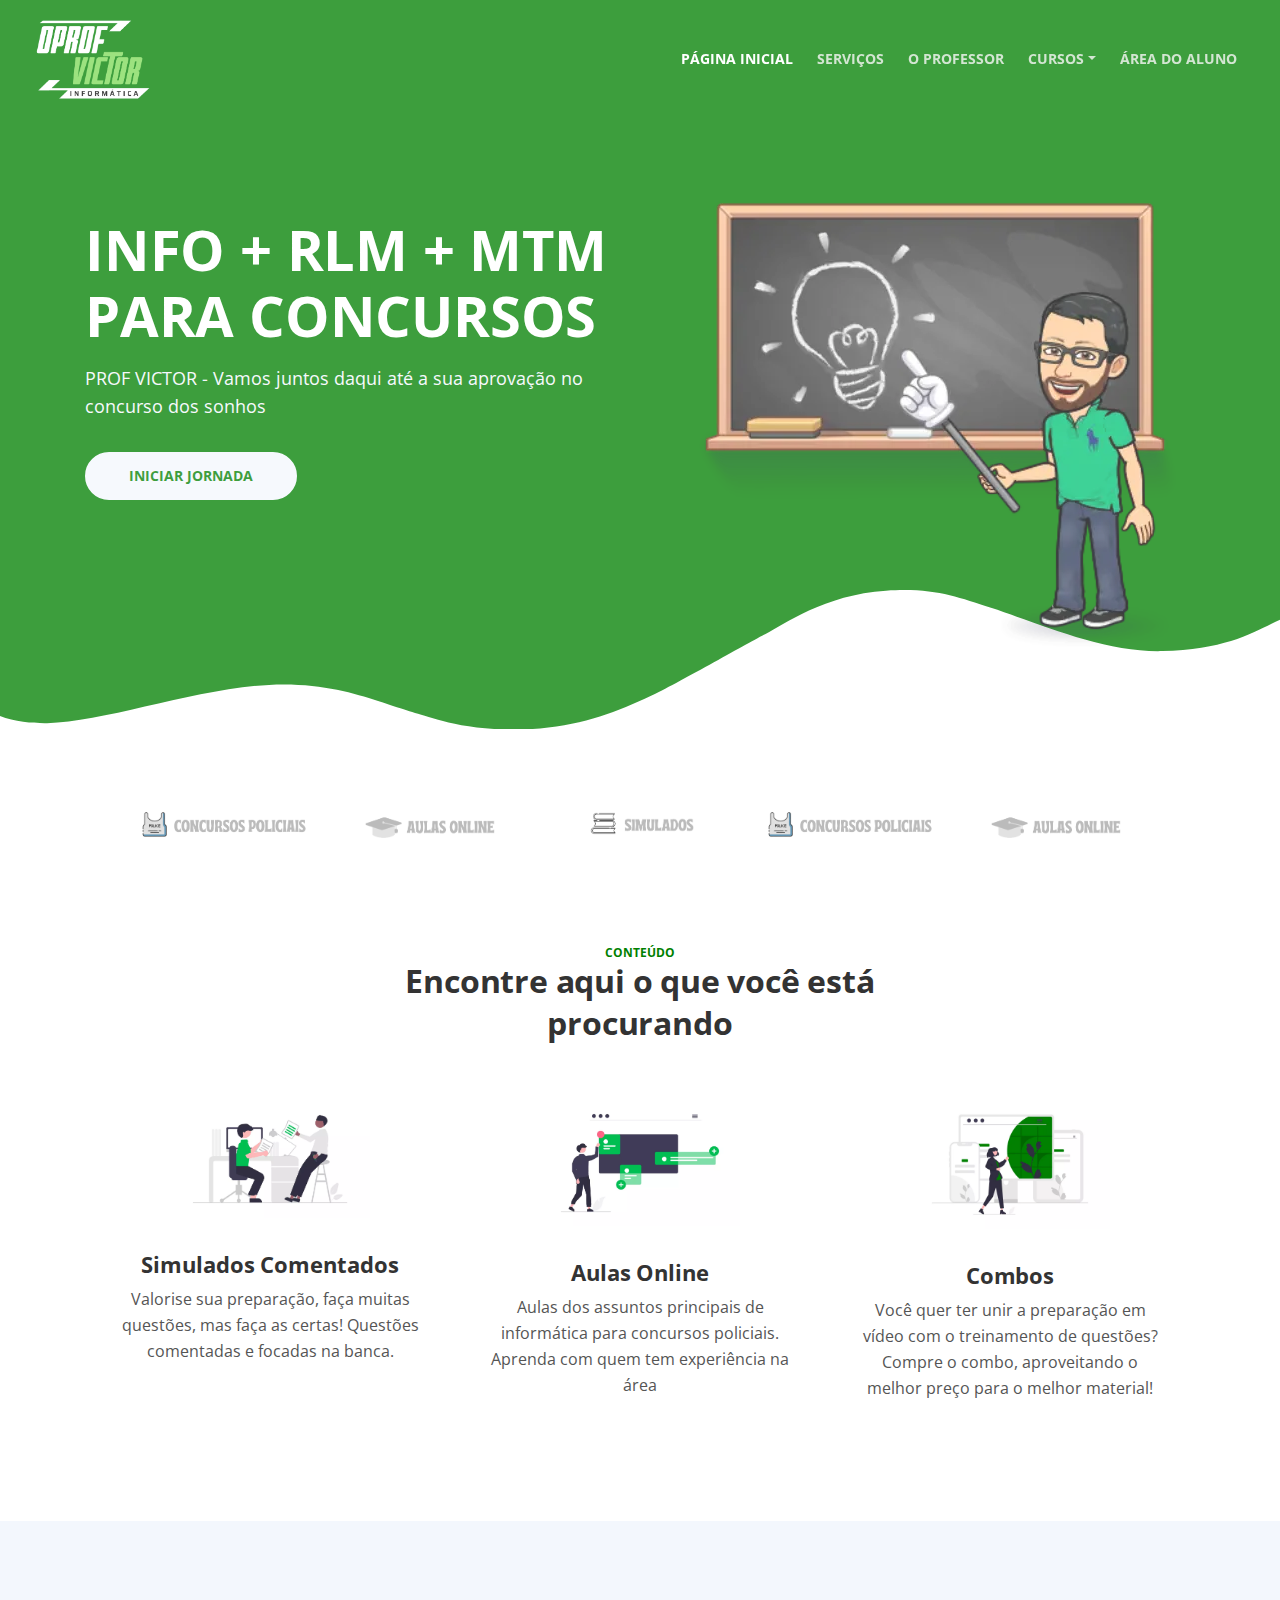
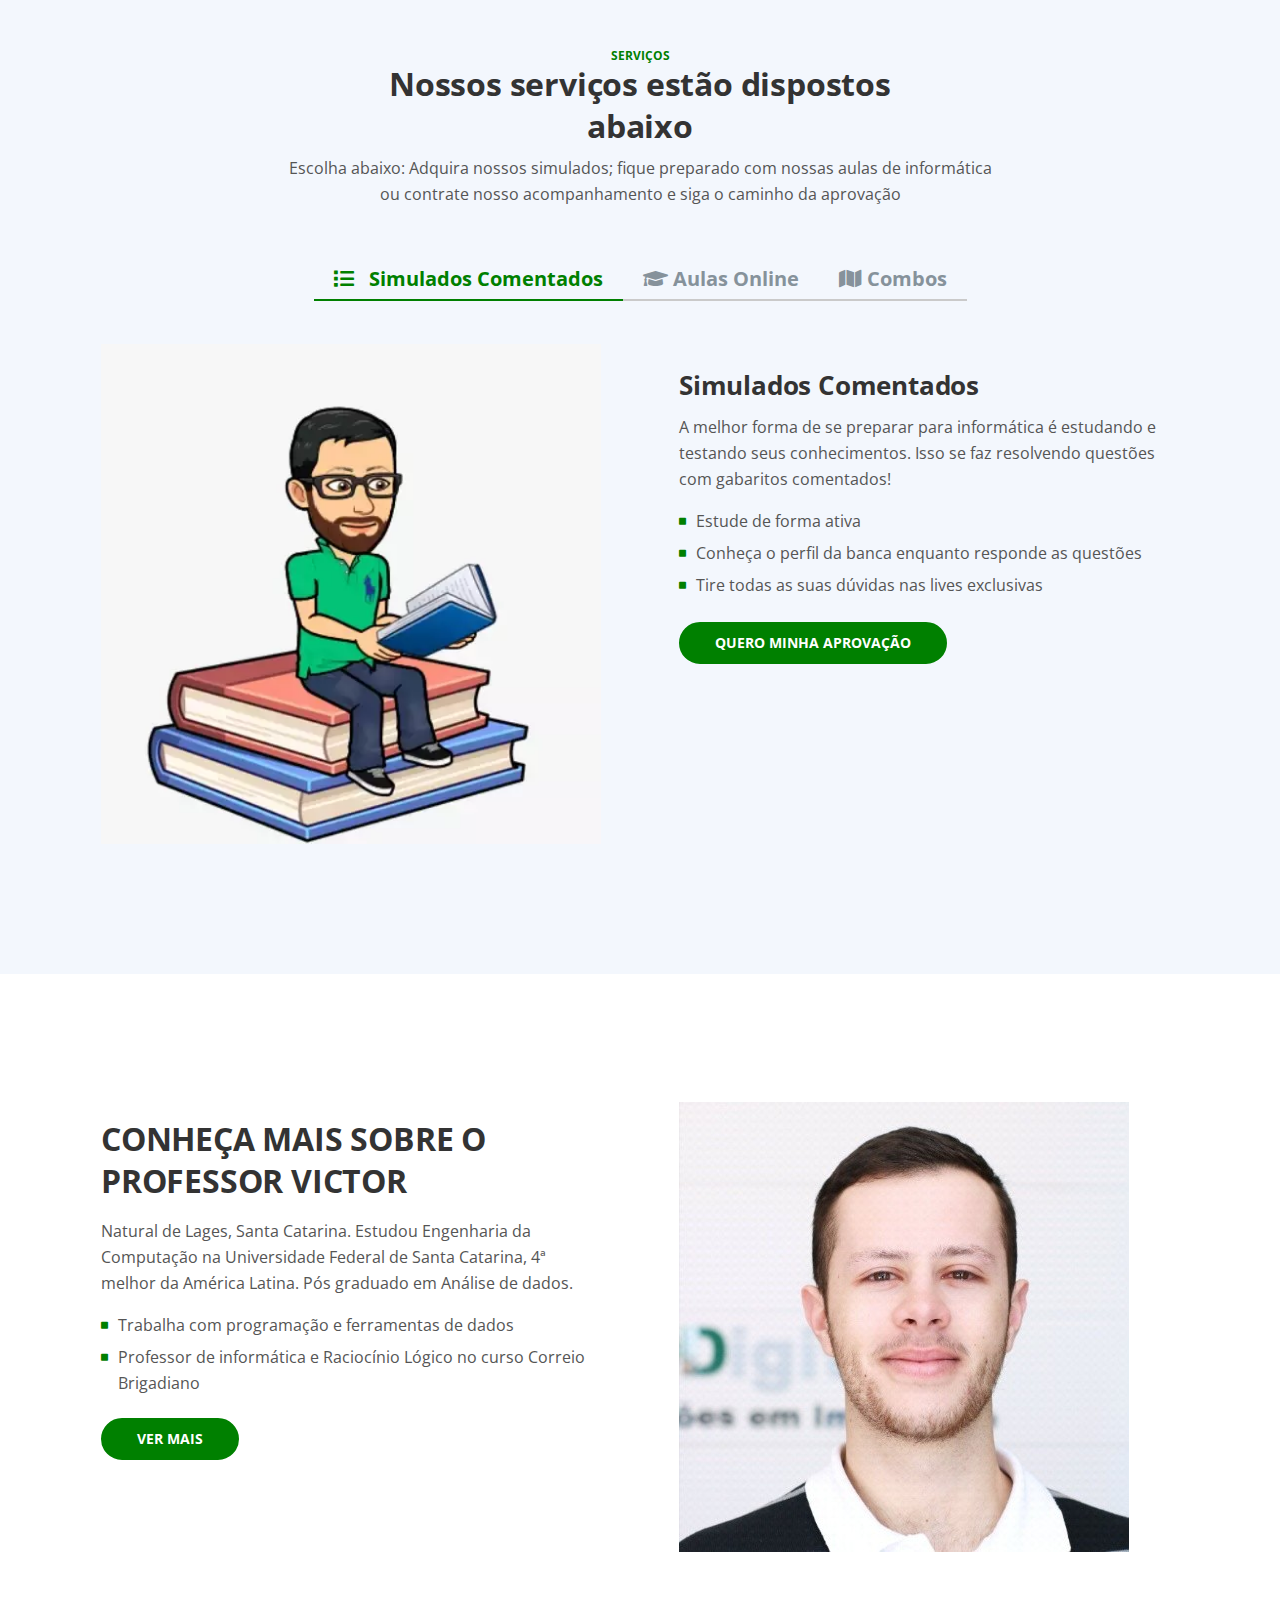
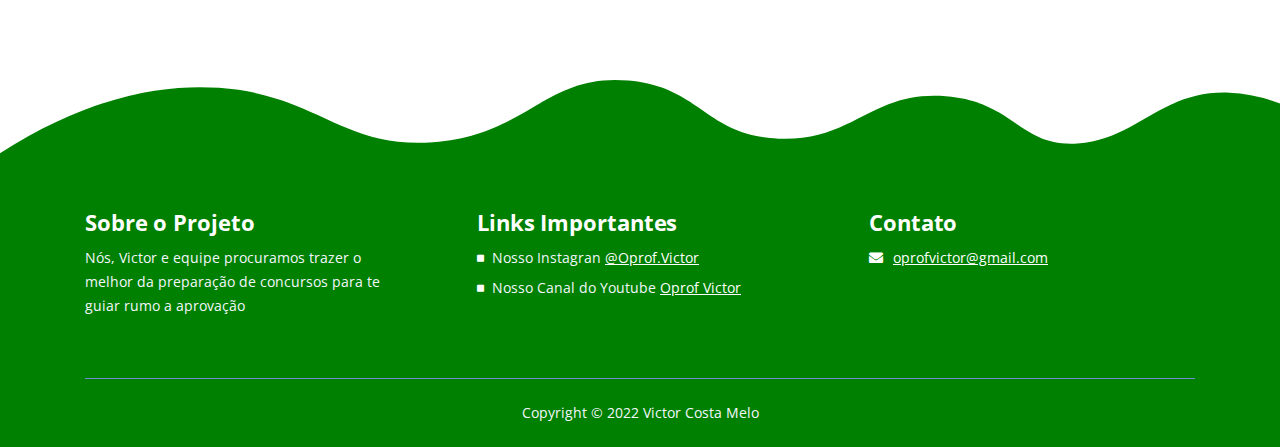
==== commit 1d82825b: "Merge pull request #2 from VictorCmelo/master" ====
--- a/index.html
+++ b/index.html
@@ -705,7 +705,6 @@
 
 
     <!-- Scripts -->
-
     <script src="js/jquery.min.js"></script> <!-- jQuery for Bootstrap's JavaScript plugins -->
     <script src="js/popper.min.js"></script> <!-- Popper tooltip library for Bootstrap -->
     <script src="js/bootstrap.min.js"></script> <!-- Bootstrap framework -->
